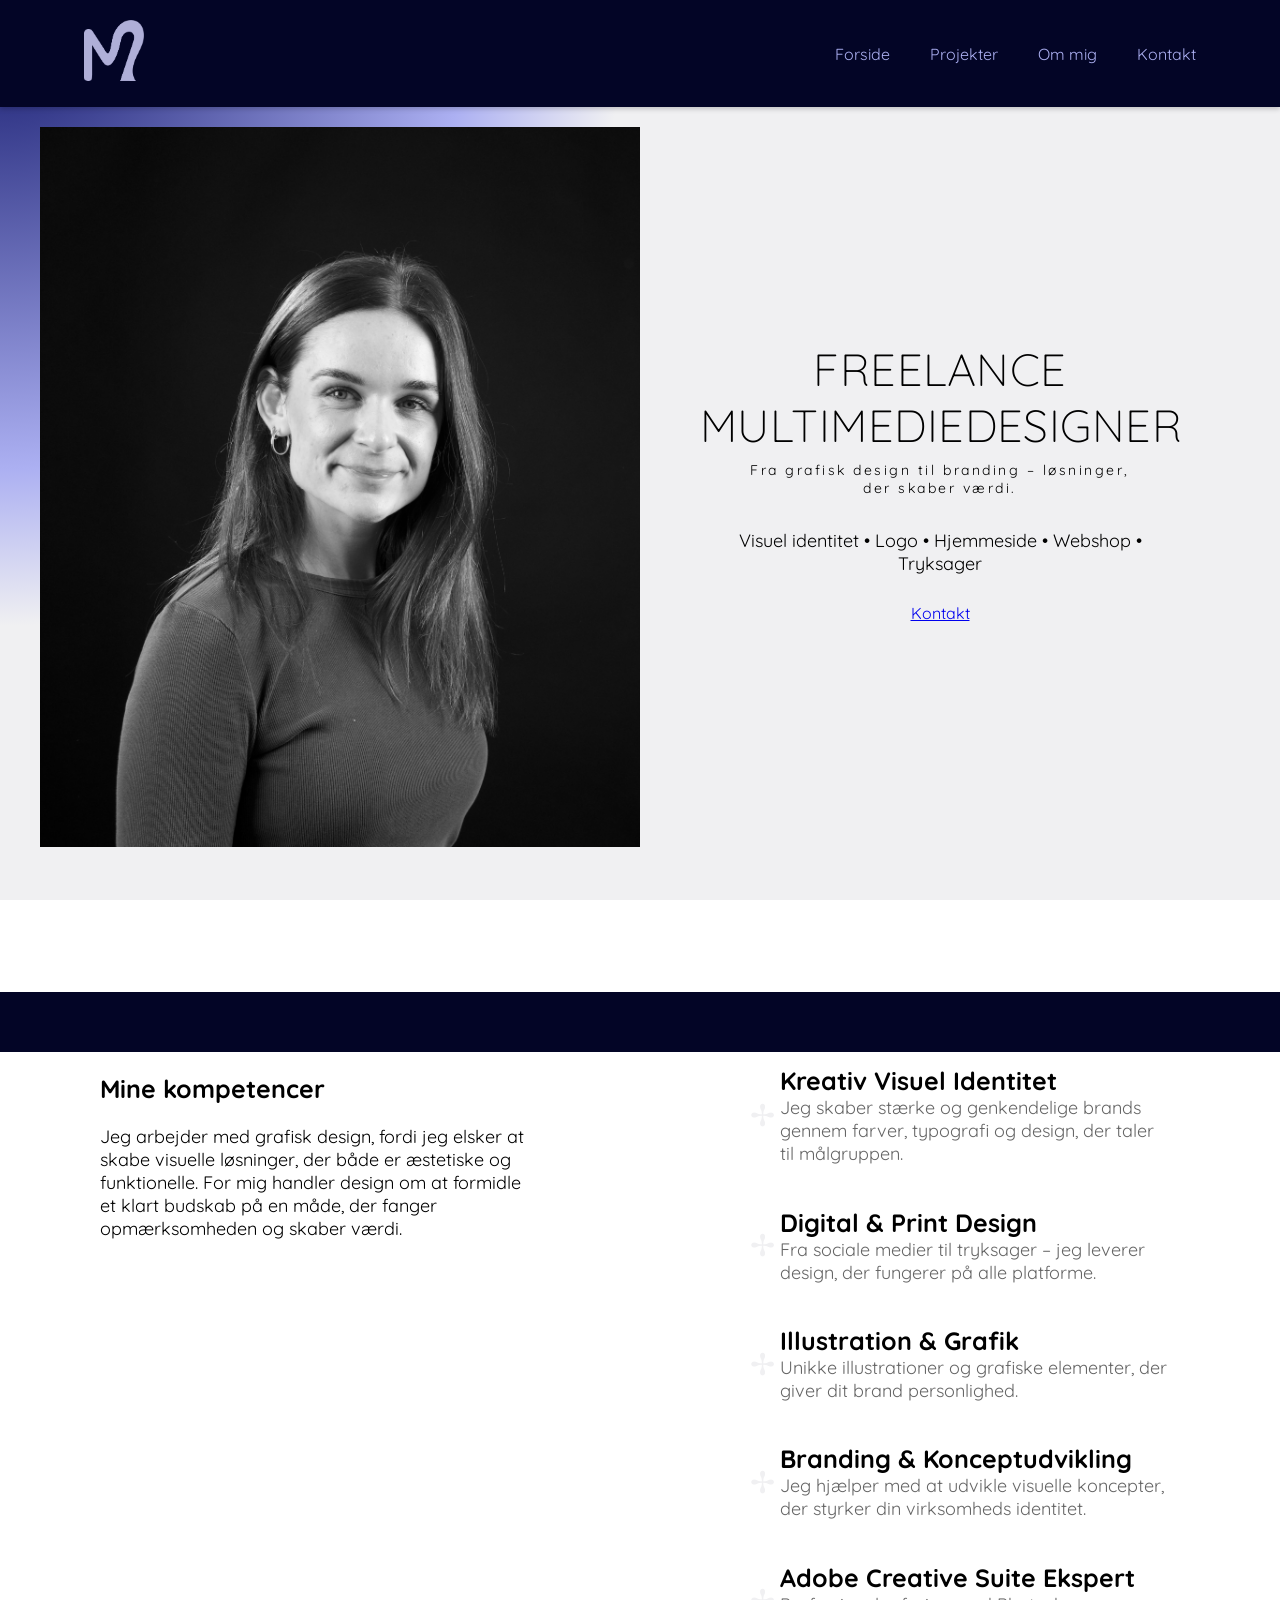
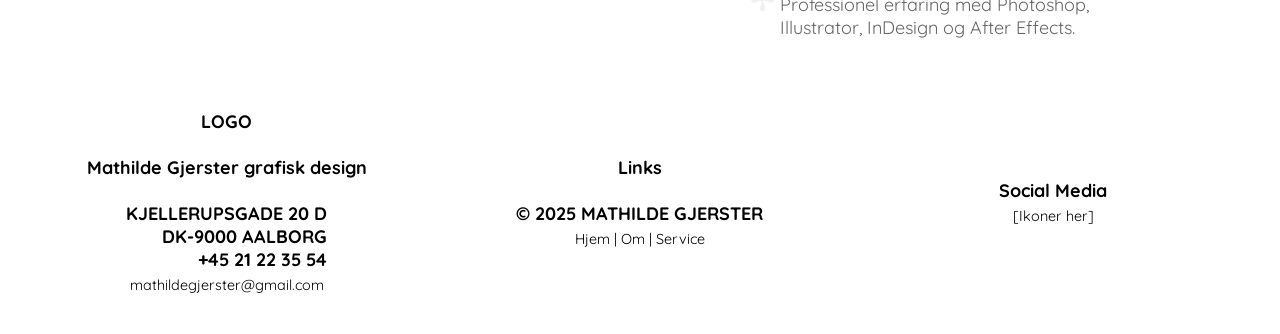
==== index.html @ 2716bab4 "Initial commit af website" ====
<!DOCTYPE html>
<html lang="da">
<head>
    <meta charset="UTF-8">
    <meta name="viewport" content="width=device-width, initial-scale=1.0">
    <title>Min Hjemmeside</title>
    <link rel="stylesheet" href="style.css">
<link rel="preconnect" href="https://fonts.googleapis.com">
<link rel="preconnect" href="https://fonts.gstatic.com" crossorigin>
<link href="https://fonts.googleapis.com/css2?family=Quicksand:wght@300..700&display=swap" rel="stylesheet">
</head>
<body class="side-hjem">

   

    <header class="site-header">
        <nav class="navbar">
            <a href="index.html" class="nav-link nav-logo"><img src="img/logo.png" alt="Logo"></a> <!-- Tilføjet en logo-pladsholder -->
            
            <!-- Burgermenu ikon (disse 3 spans udgør de 3 streger) -->
            <div class="hamburger">
                <span class="bar"></span>
                <span class="bar"></span>
                <span class="bar"></span>
            </div>

            <!-- Menu links -->
            <div class="nav-menu">
                <a href="index.html" class="nav-link">Forside</a>
                <a href="projekter.html" class="nav-link">Projekter</a>
                <a href="om-mig.html" class="nav-link">Om mig</a>
                <a href="kontakt.html" class="nav-link">Kontakt</a>
            </div>
        </nav>
    </header>


<section class="hero">
  <div class="hero-left">
    <img src="img/DSC00093-kopi.jpeg" alt="">
  </div>

  <div class="hero-right">
    <div class="content">
      <h1 class="brand">FREELANCE MULTIMEDIEDESIGNER</h1>
      <p class="subtitle">Fra grafisk design til branding – løsninger,<br> der skaber værdi.</p>
         <p>Visuel identitet  •  Logo  •  Hjemmeside  •   Webshop  •   Tryksager</p>

        <a href="kontakt.html" class="knap">
  Kontakt
</a>
    </div>
  </div>
</section>


<div class="scrolling-banner">
    <div class="scrolling-text">
        GRAFISK DESIGN  |  FORM & FUNKTION  |  INNOVATION  |  SYNLIGHED  |  WEB DESIGN
    </div>
</div>

<div class="solid-color-banner"></div>



<!--Dette er grid felt i venstre bund-->
<div class="grid-containerbund">
 <div class="grid-item3">
    <div class="flex-container">
        <div class="flex-item">
         <h2>Mine kompetencer</h2>
         <p>Jeg arbejder med grafisk design, fordi jeg elsker at skabe visuelle løsninger, der både er æstetiske og funktionelle. For mig handler design om at formidle et klart budskab på en måde, der fanger opmærksomheden og skaber værdi.</p>
     </div>
    </div>
   </div>

 <!--Dette er grid felt i højre bund-->
        <div class="grid-item4">
            <div class="flex-container">
                <div class="flex-item">
                    <ul class="features">
                    <li> <span class="icon">✢</span>
                        <div class="text-box"> 
                            <strong>Kreativ Visuel Identitet</strong><br>
                            <small>Jeg skaber stærke og genkendelige brands gennem farver, typografi og design, der taler til målgruppen.</small>
                        </div>
                    </li>
            

                    <li> <span class="icon">✢</span>
                        <div class="text-box">
                            <strong>Digital & Print Design</strong><br>
                            <small>Fra sociale medier til tryksager – jeg leverer design, der fungerer på alle platforme.</small>
                        </div>
                    </li>

                    <li> <span class="icon">✢</span>
                        <div class="text-box">
                            <strong>Illustration & Grafik</strong><br>
                            <small>Unikke illustrationer og grafiske elementer, der giver dit brand personlighed.</small>
                        </div>
                    </li>

                    <li> <span class="icon">✢</span>
                        <div class="text-box">
                            <strong>Branding & Konceptudvikling</strong><br>
                            <small>Jeg hjælper med at udvikle visuelle koncepter, der styrker din virksomheds identitet.</small>
                        </div>
                    </li>

                    <li> <span class="icon">✢</span>
                        <div class="text-box">
                            <strong>Adobe Creative Suite Ekspert</strong><br>
                            <small>Professionel erfaring med Photoshop, Illustrator, InDesign og After Effects.</small>
                        </div>
                    </li>
                    </ul>
                </div>
            </div>
        </div>
    </div>
<footer class="main-footer">
        <div class="footer-item">
            <p>LOGO</p>
            <p>Mathilde Gjerster grafisk design</p>
            <p>KJELLERUPSGADE 20 D <br>DK-9000 AALBORG <br>+45 21 22 35 54</p>
            <span>mathildegjerster@gmail.com</span>
        </div>
        <div class="footer-item">
            <p>Links</p>
            <p>© 2025 MATHILDE GJERSTER</p>
            <span>Hjem | Om | Service</span>
        </div>
        <div class="footer-item">
            <p>Social Media</p>
            <span>[Ikoner her]</span>
        </div>
    </footer>
    <script src="script.js"></script>
</body>
</html>
---- style.css ----
/* Generelle styles */
html {
    /* Sikrer, at <html> er baseret på hele viewportens højde */
    height: 100%; }


body {
    font-family: quicksand;
    margin: 0;
    padding: 0;
    min-height: 100vh;
    background-repeat: no-repeat;
    background-size: cover;
    background-attachment: fixed;  
}


.side-hjem {
  background-image: radial-gradient(
        circle at top left,
        #030526 0%,  /* Blå fra 0% til 20% */
        #1A1F73 2%,  /* Lilla fra 20% til 80% */
        #ACB0F2 30%,
        #F0F0F2 40%  /* Creme fra 80% til 100% */
        );
        
}


.side-projekter {
  background-color: #F0F0F2;
}

h1{
    font-size: 30px;
}

p{
    font-size: 16px;
}

h2{
    font-size: 20px;
}


.text-box strong {
  font-size: 20px; /* større font til strong */
  font-weight: bold; /* typisk default */
}

.text-box small {
  font-size: 16px; /* mindre font til small */
  color: #666;       /* valgfrit: gør den lidt lysere */
}

.site-header {
    background-color: rgb(3, 5, 38);
    color: rgb(172, 176, 242);
    box-shadow: 0 2px 5px rgba(0, 0, 0, 0.2);
    position: sticky; /* Gør headeren "klæbrig" */
    top: 0; /* Klæber til toppen af visningsporten */
    z-index: 1000; /* Sikrer den ligger over andet indhold */
}

.navbar {
    display: flex;
    justify-content: space-between; /* Fordeler logo og menu i hver sin side */
    align-items: center;
    padding: 10px 5%;
}

.nav-logo {
    font-size: 1.5rem;
    font-weight: bold;
}


.nav-logo img {
  width: 40px; /* Sætter bredden til f.eks. 150 pixels */
  height: auto; /* Bevarer billedets proportioner */
}



.nav-menu {
    position: fixed;
    left: -100%; /* Skjul menuen uden for skærmen */
    top: 60px; /* Under headeren */
    flex-direction: column; /* Stabler links lodret */
    background-color: rgb(3, 5, 38);
    width: 100%;
    text-align: center;
    transition: 0.3s;
    box-shadow: 0 10px 27px rgba(0, 0, 0, 0.05);
}

.nav-menu.active {
    left: 0; /* Flytter menuen ind i synsfeltet */
    background-color: transparent;
}

.nav-link {
    color: rgb(172, 176, 242);
    text-decoration: none;
    padding: 15px; /* Mere lodret luft for touch-skærme */
    margin: 10px 0; /* Mere lodret luft for touch-skærme */
    transition: background-color 0.3s ease;
}

.nav-link:hover, .nav-link.active {
    background-color: #181A40;
    border-radius: 5px;
}

/* Skjul burgermenu-ikonet som standard (desktop view) */
.hamburger {
    display: block; 
    cursor: pointer;
}

.bar {
    display: block;
    width: 25px;
    height: 3px;
    margin: 5px auto;
    -webkit-transition: all 0.3s ease-in-out;
    transition: all 0.3s ease-in-out;
    background-color: rgb(172, 176, 242);
}

.hamburger.active .bar:nth-child(2) {
    opacity: 0; /* Skjuler den midterste streg */
}

.hamburger.active .bar:nth-child(1) {
    transform: translateY(8px) rotate(45deg); /* Roterer den øverste streg */
}

.hamburger.active .bar:nth-child(3) {
    transform: translateY(-8px) rotate(-45deg); /* Roterer den nederste streg */
}

 /* ==================================== */
/* 1. MOBILE-FIRST BASE STYLES (Standard) */
/* ==================================== */

/* Hero layout - Mobil (Standard: Stak) */
.hero {
  display: flex;
  flex-direction: column; /* Stack elementer lodret */
  min-height: auto;       /* Højden er dynamisk på mobil */
  max-width: 100%;        /* Fyld hele skærmbredden */
  margin: 0 auto;
  border-radius: 0;       /* Fjern border-radius på fuld bredde */
  padding-top: 0;
}

/* Venstre: billede - Mobil */
.hero-left {
  flex: 1 1 100%;
  position: relative;
  background: #000;
  overflow: hidden;
  /* Fast højde for at sikre, at billedet er synligt på mobil */
  min-height: 250px; 
}

.hero-left img {
  width: 100%;
  height: 100%;
  object-fit: cover;
  object-position: center;
  display: block;
  filter: grayscale(100%);
}

/* Højre: lys panel med centreret indhold - Mobil */
.hero-right {
  flex: 1 1 100%;
  background: var(--bg-right);
  display: grid;
  place-items: center;
  background-color: #F0F0F2;
  /* Sørg for luft omkring indholdet på mobil */
  padding: 40px 20px; 
}

/* Indholdets bredde - Mobil */
.content {
  text-align: center;
  /* Tillad indholdet at fylde, men begræns max-bredden for læselighed */
  max-width: 400px; 
}

/* Brandtypografi - Mobil */
.brand {
  font-family: var(--brand-font);
  font-weight: 200;
  /* Mindre skriftstørrelse på mobil */
  font-size: 32px; 
  letter-spacing: 0.01em;
  margin: 0 0 8px;
}

.subtitle {
  /* Fast størrelse for læselighed på mobil */
  font-size: 14px; 
  letter-spacing: 0.18em;
  margin: 0 0 32px;
}

.knap {
  display: inline-block;
  padding: 10px 20px;
  }




/* Styling til Banner (Masken) */
.scrolling-banner {
    width: 100%; /* Sørg for at banneret dækker hele bredden */
    overflow: hidden; /* VIGTIGT: Skjuler den del af teksten, der er uden for banneret */
  
    padding: 10px 0;
    white-space: nowrap; /* Sikrer, at teksten forbliver på én linje */
    box-sizing: border-box;
}

/* Styling til Teksten (Selve animationen) */
.scrolling-text {
    display: inline-block;
    animation: scroll-left 40s linear infinite; /* Navn på animation, tid, hastighed, uendeligt */
    color: #ACB0F2;
    font-size: 50px;
    font-weight: thin;
    padding-left: 100%; /* Starter teksten helt ude til højre (uden for synsfelt) */
}

/* Definition af Animationen */
@keyframes scroll-left {
    0% {
        transform: translateX(0%); /* Startposition: 0% af sin bredde */
    }
    100% {
        transform: translateX(-100%); /* Slutposition: 100% af sin bredde til venstre */
    }
}

.solid-color-banner {
    /* 1. Sæt Bredde */
    width: 100%; 
    
    /* 2. Sæt Ensfarvet Baggrund (Vælg din farvekode, f.eks. en mørk grå) */
    background-color: #030526; 
    
    /* 3. Definer Højden (Brug padding for at give luft omkring teksten, det er fleksibelt) */
    padding: 30px 0; /* 20px vertikalt, 0 horisontalt */
    
    /* Valgfri: Style teksten inde i banneret */
    color: white;
    text-align: center;
    font-size: 1em;
}



/* Valgfri: Sørg for at teksten inde i <p> er centreret */
.solid-color-banner p {
    margin: 0; /* Nulstil standardmargin på p-tagget */
}

.grid-containerbund {
  display: grid;
  /* Skift til 1 kolonne som standard */
  grid-template-columns: 1fr; 
  height: auto; 
  width: 100%;
}


.features {
  list-style: none;
  padding: 0;
  margin: 0;
  display: grid;
  gap: 15px; /* afstand mellem punkterne */
  height: 600px;
}

.features li {
  display: grid;
  grid-template-columns: 30px 1fr; /* ikon + tekst */
  align-items: center;
  padding: 10px;
}

.features li:hover {
background: linear-gradient(70deg, #030526, #ACB0F2);  
color: #F0F0F2;
}


li strong {
  font-size: 20px;
}

li small {
  font-size: 18px;
}



.icon {
  font-size: 30px;
  color: #F0F0F2;;
}

.icon:hover {
  font-size: 30px;
  color: #181A40 /* accentfarve */
}


/* 2. INTRO SEKTION */
.main-text {
    margin-bottom: 20px;
    padding-top: 40px;
    padding-left: 50px;
}


/* 3. PORTFOLIO CASES (MOBIL-VERSION: STAKKET) */
.portfolio-case {
    padding-left: 80px;
    padding-right: 80px;
    
}

.case-number {
    font-size: 55px;
    font-weight: 700;
    color: #030526;
    margin-bottom: 10px;
}

.case-title {
    font-size: 35px;
    font-weight: 500;
    margin-bottom: 5px;
}

.case-subtitle {
    font-size: 16px;
    font-weight: 500;
    color: #000000;
    margin-bottom: 5px;
    margin-top: 5px;
}

.brød-tekst {
    font-size: 16px;
    font-weight: 100;
}


.case-img {
    width: 100%; /* Billeder fylder hele bredden på mobil */
    height: 350px;
    object-fit: cover;
    object-position: center; 
    display: block;
    margin-bottom: 15px; /* Lidt afstand til næste billede/element */
}

.main-footer {
  background-color: var(--footer-bg);
  color: var(--footer-text);
  padding: 20px 10px;
  display: flex;
  /* Standard på mobil: stablet oven på hinanden */
  flex-direction: column; 
  gap: 20px; /* Afstand mellem de stablede elementer */
}

.footer-item {
  /* Hvert element er en flex-container for at centrere indholdet */
  display: flex;
  flex-direction: column;
  justify-content: center; /* Lodret centrering */
  align-items: center;     /* Vandret centrering */
  text-align: right;
  padding: 10px 0;
}

.footer-item p {
  font-weight: bold;
  margin-bottom: 5px;
}
.footer-item span {
    font-size: 0.9em;
}



/* Media Query for mobil størrelser (under 768px) */
@media screen and (min-width: 769px) {

    .hamburger {
        display: none; /* Skjul hamburger-ikonet på desktop */
    }

    .nav-menu {
        /* Nulstil mobil-specifikke styles */
        position: static;
        left: auto;
        top: auto;
        /* Genskab desktop-layout */
        display: flex; 
        flex-direction: row; 
        width: auto;
        background-color: transparent; /* Ingen baggrundsfarve */
        box-shadow: none;
        transition: none; /* Deaktiver mobil-overgangen */
    }

    .nav-menu.active {
        left: auto; 
    }

    .nav-link {
        padding: 10px 15px;
        margin: 0 5px;
    }

    .hamburger.active .bar:nth-child(2) {
        opacity: 1; /* Nulstil, selvom den er skjult, for at være sikker */
    }

    .hamburger.active .bar:nth-child(1) {
        transform: none;
    }

    .hamburger.active .bar:nth-child(3) {
        transform: none;
    }
    
    .grid-containertop {
       grid-template-columns: 1fr 1fr;
    }

    .grid-containerbund {
       grid-template-columns: 1fr 1fr;
    }

    .flex-item{
        /* Justeringer kun for desktop */
        padding-inline: 100px; 
    }
    
    h1{
    font-size: 55px;
    }

    p{
    font-size: 18px;
    }   

    h2{
    font-size: 25px;
    }

  
.text-box strong {
    font-size: 25px;
  }
  .text-box small {
    font-size: 18px;
  }

  .scrolling-text{
    font-size: 100px;
  }
.nav-logo img {
  width: 60px; /* Sætter bredden til f.eks. 150 pixels */
  height: auto; /* Bevarer billedets proportioner */
}



  /* Anvend Flexbox for at opnå 2-kolonne layout for hver case */
    .portfolio-case {
        display: flex;
        gap: 100px; /* Afstand mellem kolonnerne */
        margin: 80px;

    }
    
    .case-text {
    align-content: center; 
    flex-direction: column;
    }

.case-img {
    width: 550px;
    height: 500px;
    transition: opacity 0.7s ease-out, transform 0.7s ease-out;
}

.case-img.hidden {
opacity: 0;
transform: translateY(50px); /* Flytter billedet 50 pixels ned */ 
}


.case-img.visible {
 opacity: 1; /* Synligt */
transform: translateY(0); /* Tilbage til normal position */
  
}
.case-number {
    font-size: 100px;
    padding-bottom: 20px; 
}

.case-title {
    font-size: 40px;
}

.case-subtitle {
    font-size: 18px;

   
}
.brød-tekst {
    font-size: 18px;
}

.image-wrap {
  height: 600px;    
}

  /* Hero layout - Desktop */
  .hero {
    flex-direction: row; /* Skift tilbage til vandret layout */
    min-height: 80vh;    /* Gendan den høje højde */
    max-width: 1200px;   /* Gendan den maksimale bredde */
    border-radius: 8px;
    padding-top: 20px;
  }

  /* Venstre: billede - Desktop */
  .hero-left {
    flex: 1 1 50%; /* 50% bredde */
    min-height: auto; /* Fjern fast højde */
  }

  /* Højre: lys panel - Desktop */
  .hero-right {
    flex: 1 1 50%; /* 50% bredde */
    padding: 0;    /* Fjern mobil-padding, place-items center styrer det */
  }
  
  /* Indholdets bredde - Desktop */
  .content {
    max-width: 480px; /* Gendan desktop max-bredde */
  }
  
  /* Brandtypografi - Desktop */
  .brand {
    font-size: 45px; /* Gendan desktop skriftstørrelse */
  }
  
  /* Subtitle - Desktop (brug clamp for fleksibilitet på større skærme) */
  .subtitle {
    font-size: clamp(12px, 1.6vw, 14px);
  }

    
   .main-footer {
    /* Skift til vandret layout */
    flex-direction: row; 
    /* Fordel elementerne jævnt over bredden */
    justify-content: space-around; 
    align-items: stretch; /* Sørg for at elementerne fylder højden */
    padding: 30px 20px;
    gap: 0; /* Fjern gap, da flex items styrer bredden */
  }

  .footer-item {
    /* Hvert element tager en tredjedel af pladsen */
    flex: 1 1 33.33%; 
    /* Genbrug centreringsreglerne */
    justify-content: center; 
    align-items: center;     
  }



}
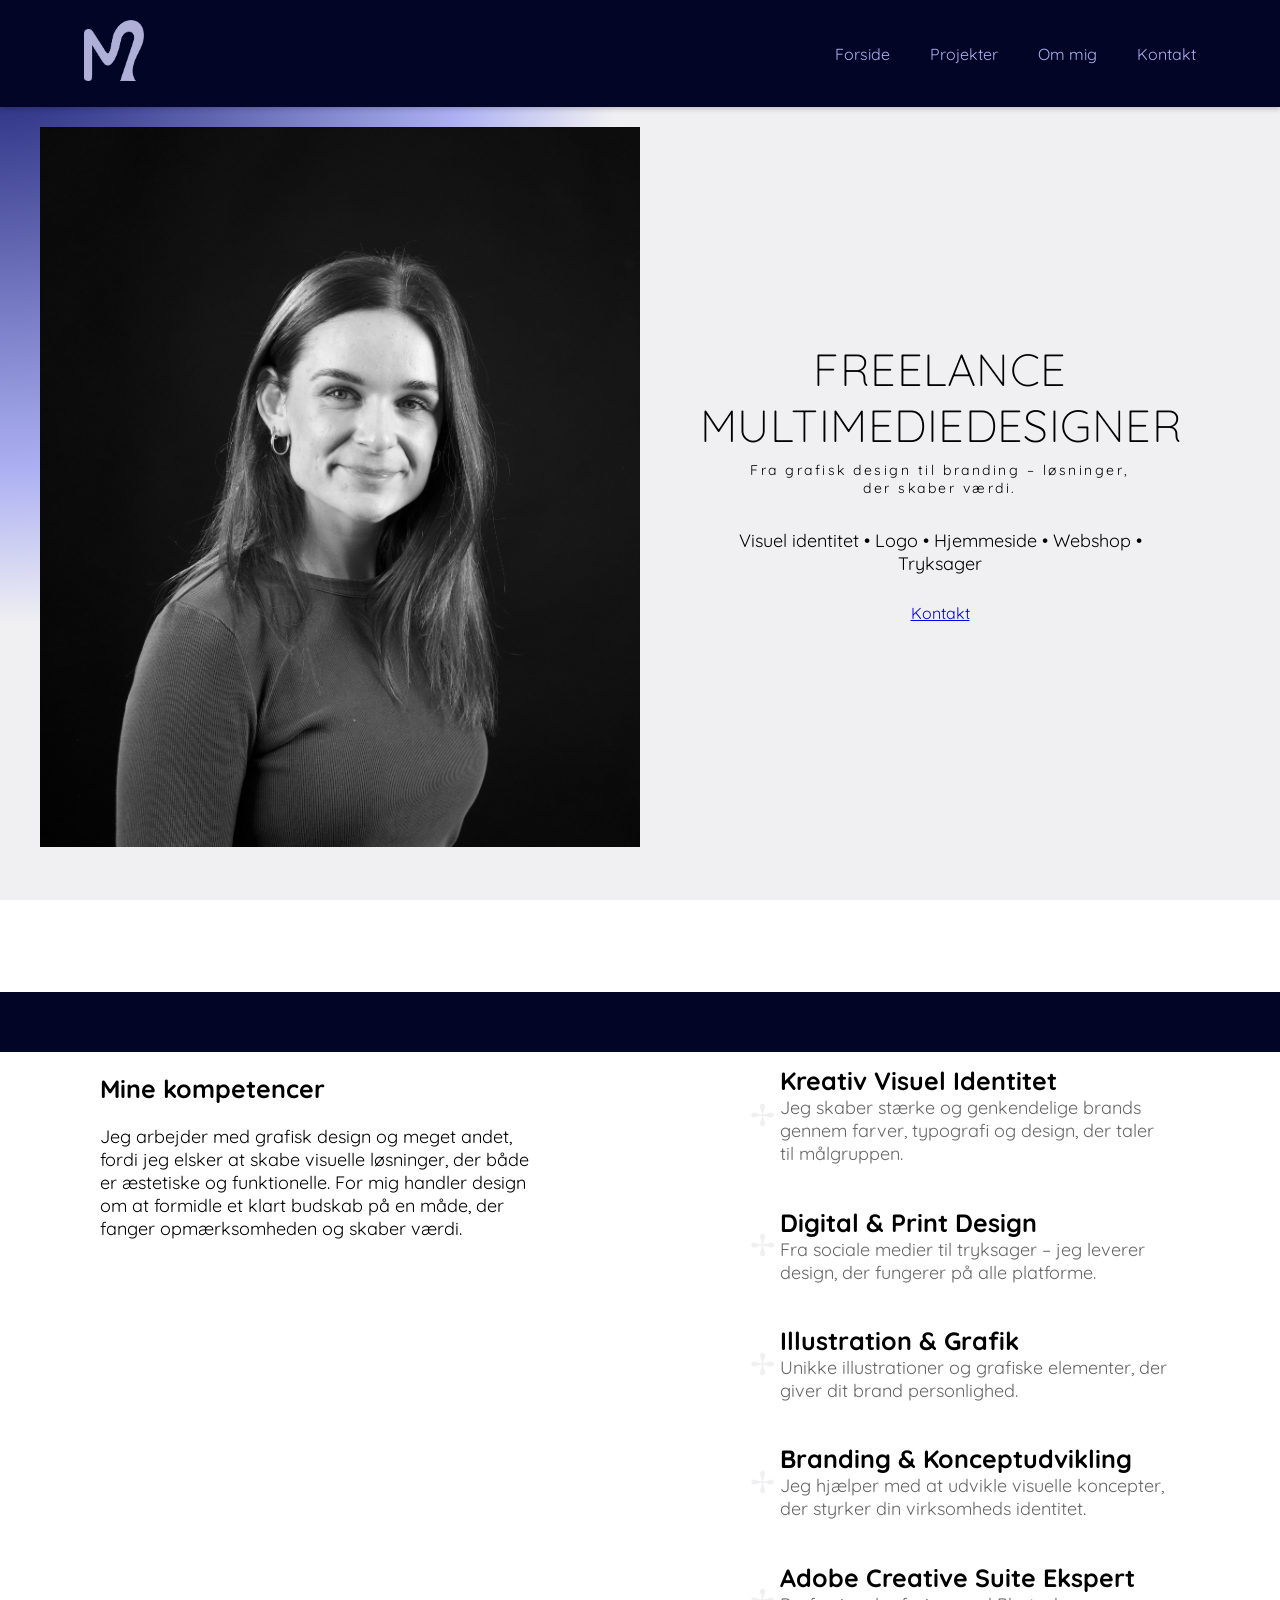
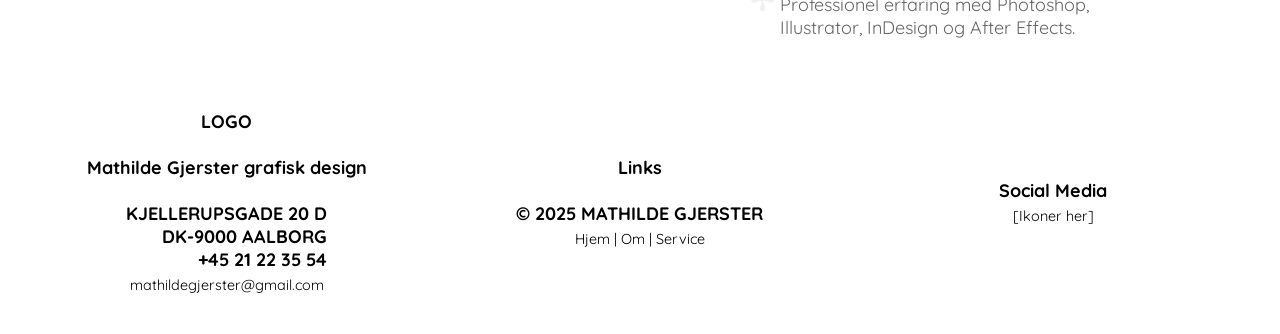
==== commit 39248bff: "Update index.html Tekst ændring" ====
--- a/index.html
+++ b/index.html
@@ -70,7 +70,7 @@
     <div class="flex-container">
         <div class="flex-item">
          <h2>Mine kompetencer</h2>
-         <p>Jeg arbejder med grafisk design, fordi jeg elsker at skabe visuelle løsninger, der både er æstetiske og funktionelle. For mig handler design om at formidle et klart budskab på en måde, der fanger opmærksomheden og skaber værdi.</p>
+         <p>Jeg arbejder med grafisk design og meget andet, fordi jeg elsker at skabe visuelle løsninger, der både er æstetiske og funktionelle. For mig handler design om at formidle et klart budskab på en måde, der fanger opmærksomheden og skaber værdi.</p>
      </div>
     </div>
    </div>
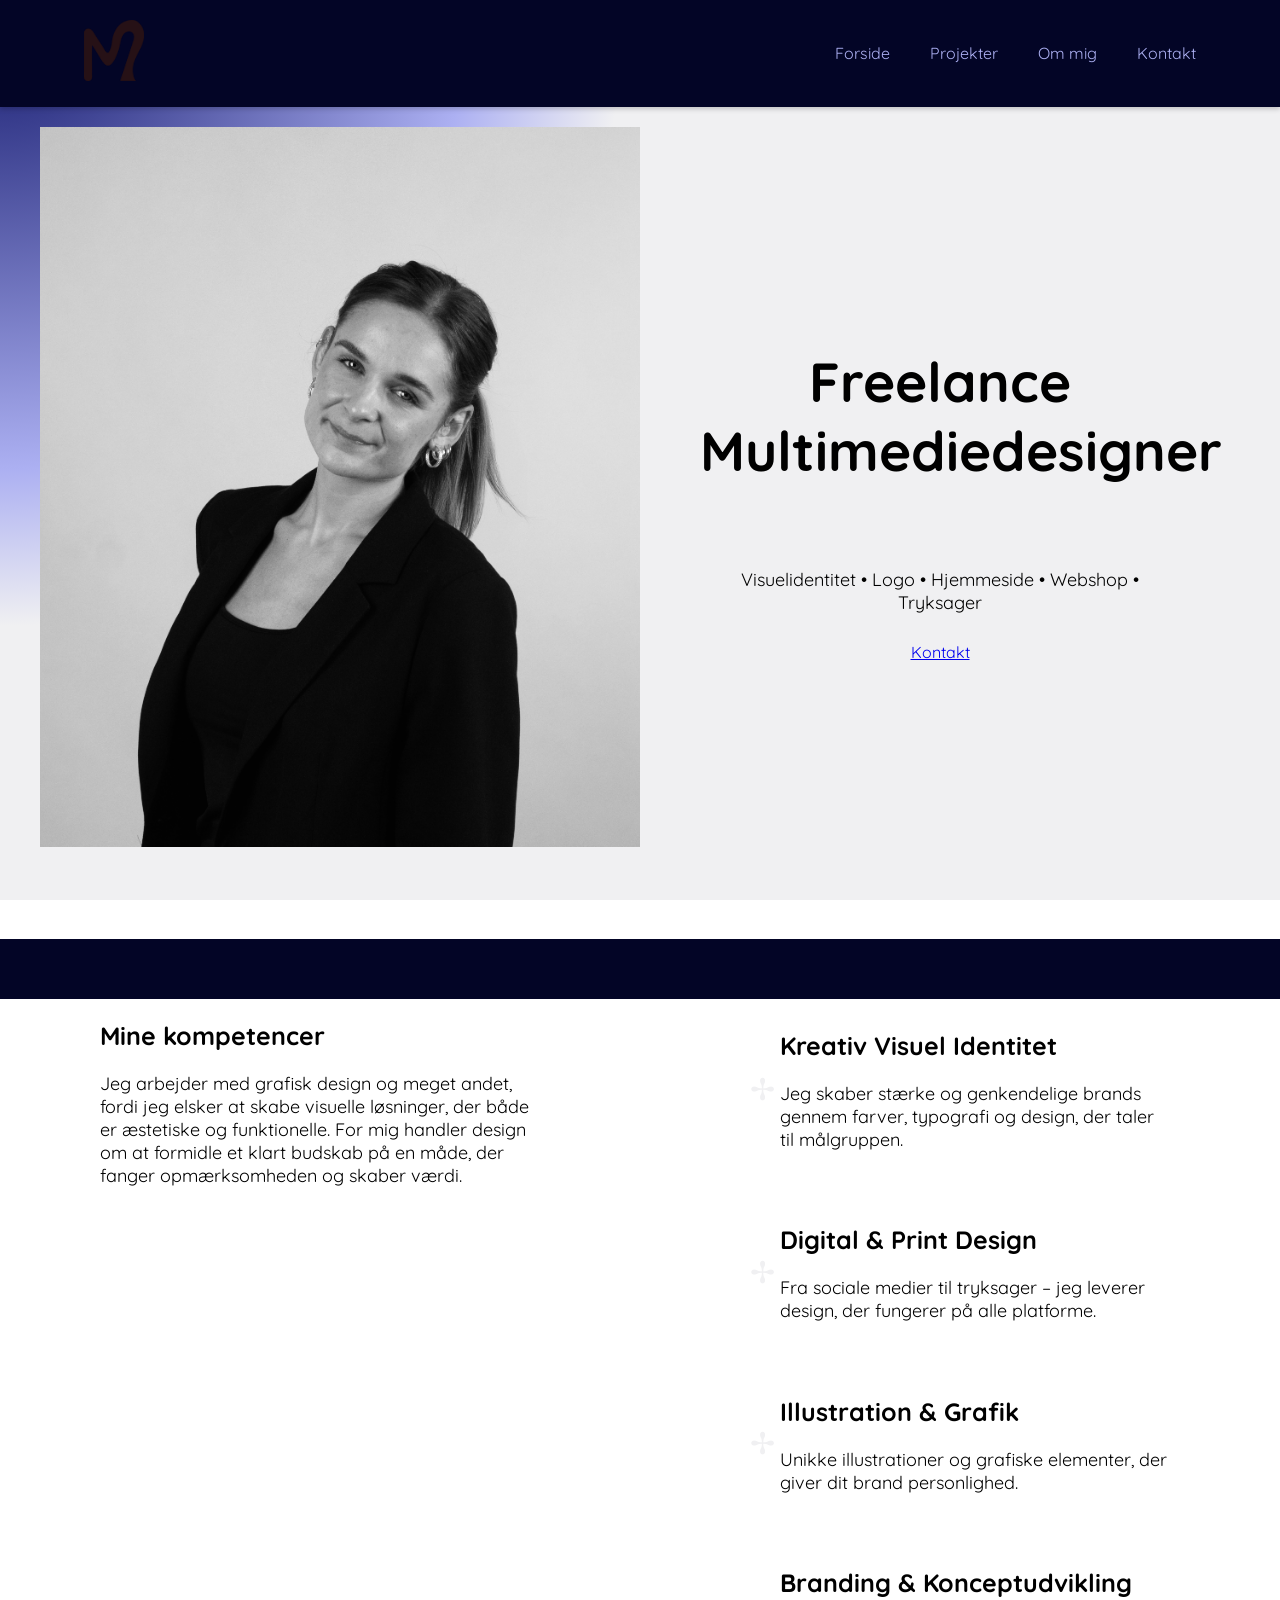
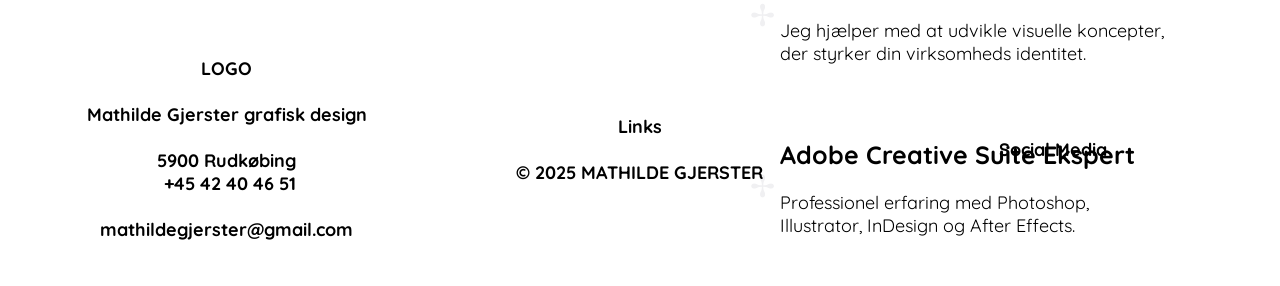
==== commit 68363754: "Ændring forside Ændring af font + oprydning" ====
--- a/index.html
+++ b/index.html
@@ -3,19 +3,18 @@
 <head>
     <meta charset="UTF-8">
     <meta name="viewport" content="width=device-width, initial-scale=1.0">
-    <title>Min Hjemmeside</title>
+    <title>Portfolio Mathilde Gjerster</title>
     <link rel="stylesheet" href="style.css">
 <link rel="preconnect" href="https://fonts.googleapis.com">
 <link rel="preconnect" href="https://fonts.gstatic.com" crossorigin>
-<link href="https://fonts.googleapis.com/css2?family=Quicksand:wght@300..700&display=swap" rel="stylesheet">
-</head>
+<link href="https://fonts.googleapis.com/css2?family=Quicksand:wght@300..700&family=Roboto:ital,wght@0,100..900;1,100..900&display=swap" rel="stylesheet">
 <body class="side-hjem">
 
    
 
     <header class="site-header">
         <nav class="navbar">
-            <a href="index.html" class="nav-link nav-logo"><img src="img/logo.png" alt="Logo"></a> <!-- Tilføjet en logo-pladsholder -->
+            <a href="index.html" class="nav-link nav-logo"><img src="img/Logo.webp" alt="Logo"></a> <!-- Tilføjet en logo-pladsholder -->
             
             <!-- Burgermenu ikon (disse 3 spans udgør de 3 streger) -->
             <div class="hamburger">
@@ -34,29 +33,26 @@
         </nav>
     </header>
 
-
 <section class="hero">
   <div class="hero-left">
-    <img src="img/DSC00093-kopi.jpeg" alt="">
+    <img src="img/mg1.webp" alt="">
   </div>
-
   <div class="hero-right">
     <div class="content">
-      <h1 class="brand">FREELANCE MULTIMEDIEDESIGNER</h1>
-      <p class="subtitle">Fra grafisk design til branding – løsninger,<br> der skaber værdi.</p>
-         <p>Visuel identitet  •  Logo  •  Hjemmeside  •   Webshop  •   Tryksager</p>
-
-        <a href="kontakt.html" class="knap">
-  Kontakt
-</a>
+      <h1>Freelance Multimediedesigner</h1>
+      <br>
+      <p>Visuelidentitet   •   Logo   •   Hjemmeside   •    Webshop   •    Tryksager</p>
+      <a class="knap" href="kontakt.html">Kontakt</a>
     </div>
   </div>
 </section>
 
 
+
+
 <div class="scrolling-banner">
     <div class="scrolling-text">
-        GRAFISK DESIGN  |  FORM & FUNKTION  |  INNOVATION  |  SYNLIGHED  |  WEB DESIGN
+        <h2>GRAFISK DESIGN  |  FORM & FUNKTION  |  INNOVATION  |  SYNLIGHED  |  WEB DESIGN</h2>
     </div>
 </div>
 
@@ -80,39 +76,40 @@
             <div class="flex-container">
                 <div class="flex-item">
                     <ul class="features">
+
                     <li> <span class="icon">✢</span>
                         <div class="text-box"> 
-                            <strong>Kreativ Visuel Identitet</strong><br>
-                            <small>Jeg skaber stærke og genkendelige brands gennem farver, typografi og design, der taler til målgruppen.</small>
+                            <h2>Kreativ Visuel Identitet</h2>
+                            <p>Jeg skaber stærke og genkendelige brands gennem farver, typografi og design, der taler til målgruppen.</p>
                         </div>
                     </li>
             
 
                     <li> <span class="icon">✢</span>
                         <div class="text-box">
-                            <strong>Digital & Print Design</strong><br>
-                            <small>Fra sociale medier til tryksager – jeg leverer design, der fungerer på alle platforme.</small>
+                            <h2>Digital & Print Design</h2>
+                            <p>Fra sociale medier til tryksager – jeg leverer design, der fungerer på alle platforme.</p>
                         </div>
                     </li>
 
                     <li> <span class="icon">✢</span>
                         <div class="text-box">
-                            <strong>Illustration & Grafik</strong><br>
-                            <small>Unikke illustrationer og grafiske elementer, der giver dit brand personlighed.</small>
+                            <h2>Illustration & Grafik</h2>
+                            <p>Unikke illustrationer og grafiske elementer, der giver dit brand personlighed.</p>
                         </div>
                     </li>
 
                     <li> <span class="icon">✢</span>
                         <div class="text-box">
-                            <strong>Branding & Konceptudvikling</strong><br>
-                            <small>Jeg hjælper med at udvikle visuelle koncepter, der styrker din virksomheds identitet.</small>
+                            <h2>Branding & Konceptudvikling</h2>
+                            <p>Jeg hjælper med at udvikle visuelle koncepter, der styrker din virksomheds identitet.</p>
                         </div>
                     </li>
 
                     <li> <span class="icon">✢</span>
                         <div class="text-box">
-                            <strong>Adobe Creative Suite Ekspert</strong><br>
-                            <small>Professionel erfaring med Photoshop, Illustrator, InDesign og After Effects.</small>
+                            <h2>Adobe Creative Suite Ekspert</h2>
+                            <p>Professionel erfaring med Photoshop, Illustrator, InDesign og After Effects.</p>
                         </div>
                     </li>
                     </ul>
@@ -120,23 +117,30 @@
             </div>
         </div>
     </div>
+
 <footer class="main-footer">
         <div class="footer-item">
             <p>LOGO</p>
             <p>Mathilde Gjerster grafisk design</p>
-            <p>KJELLERUPSGADE 20 D <br>DK-9000 AALBORG <br>+45 21 22 35 54</p>
-            <span>mathildegjerster@gmail.com</span>
+            <p>5900 Rudkøbing <br>+45 42 40 46 51</p>
+            <p>mathildegjerster@gmail.com</p>
         </div>
         <div class="footer-item">
             <p>Links</p>
             <p>© 2025 MATHILDE GJERSTER</p>
-            <span>Hjem | Om | Service</span>
+    
         </div>
         <div class="footer-item">
             <p>Social Media</p>
-            <span>[Ikoner her]</span>
         </div>
     </footer>
     <script src="script.js"></script>
+
+
+
+
+
+
+
 </body>
 </html>
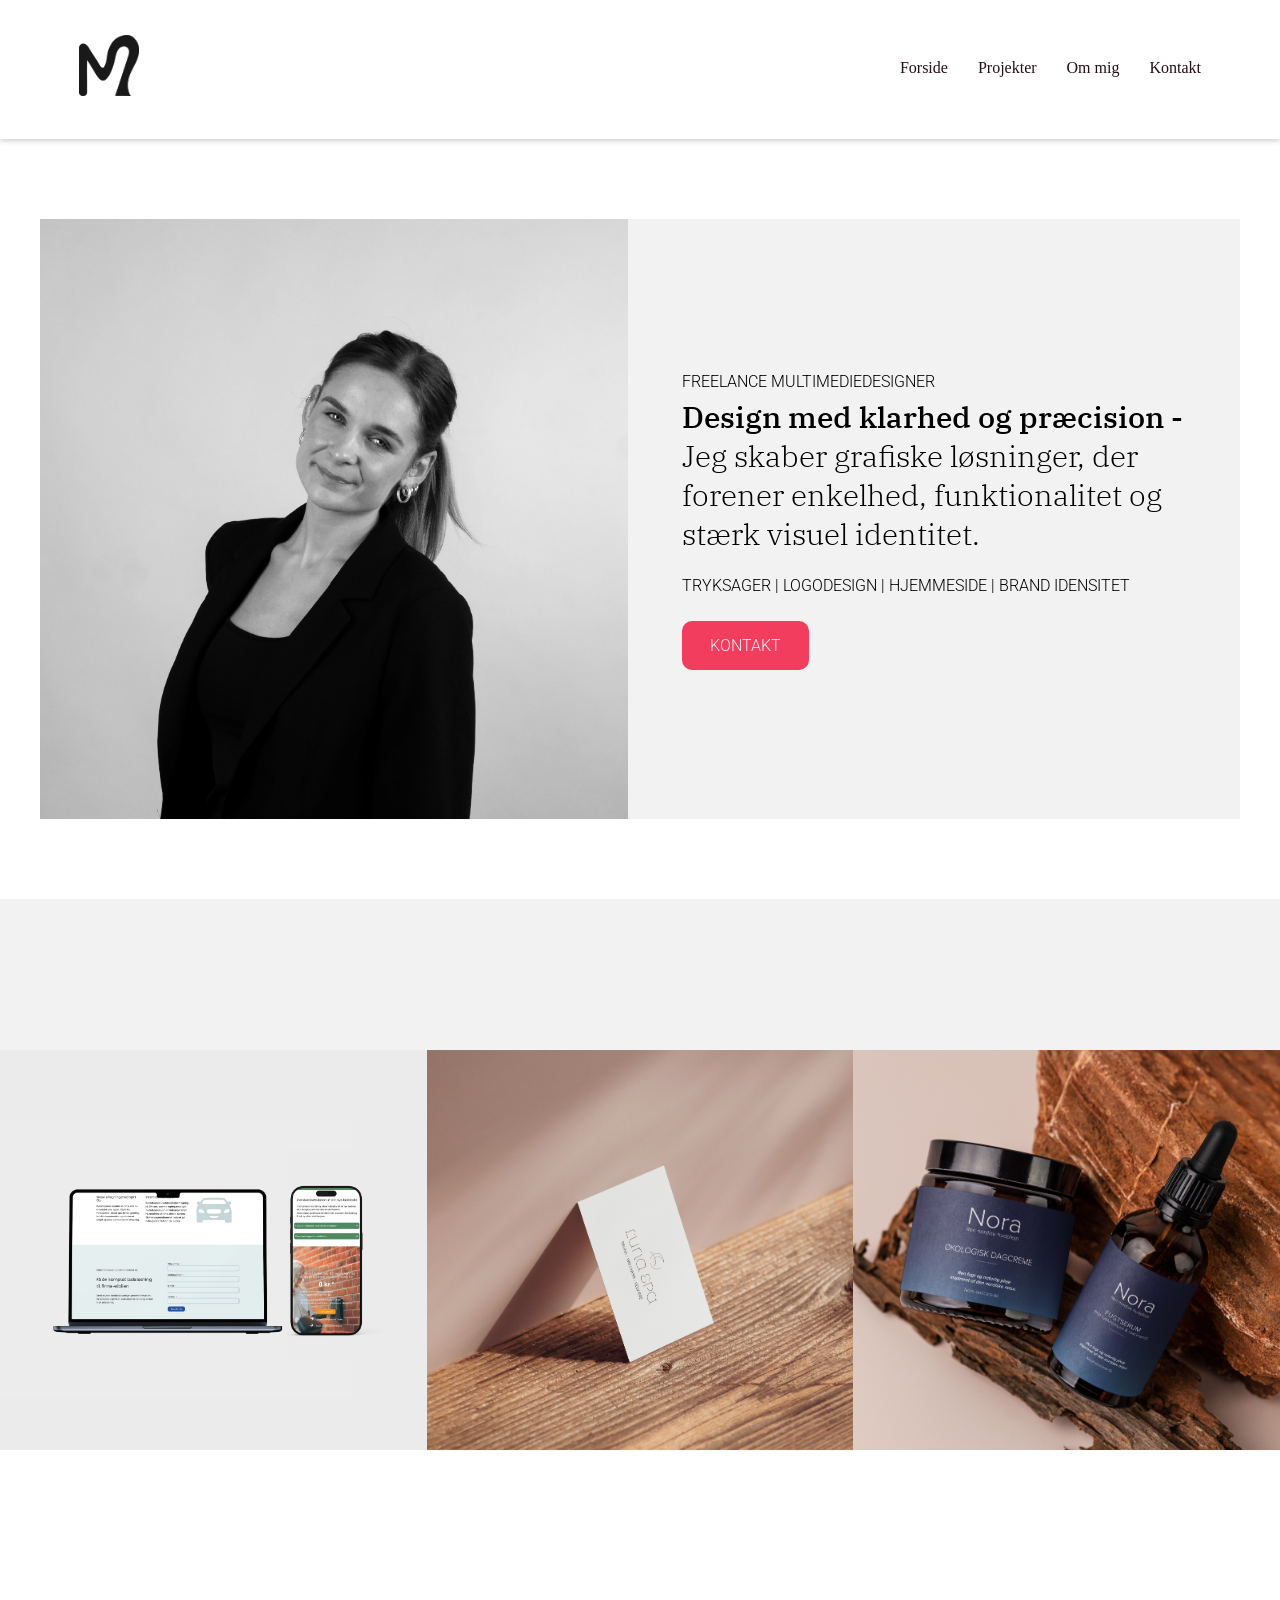
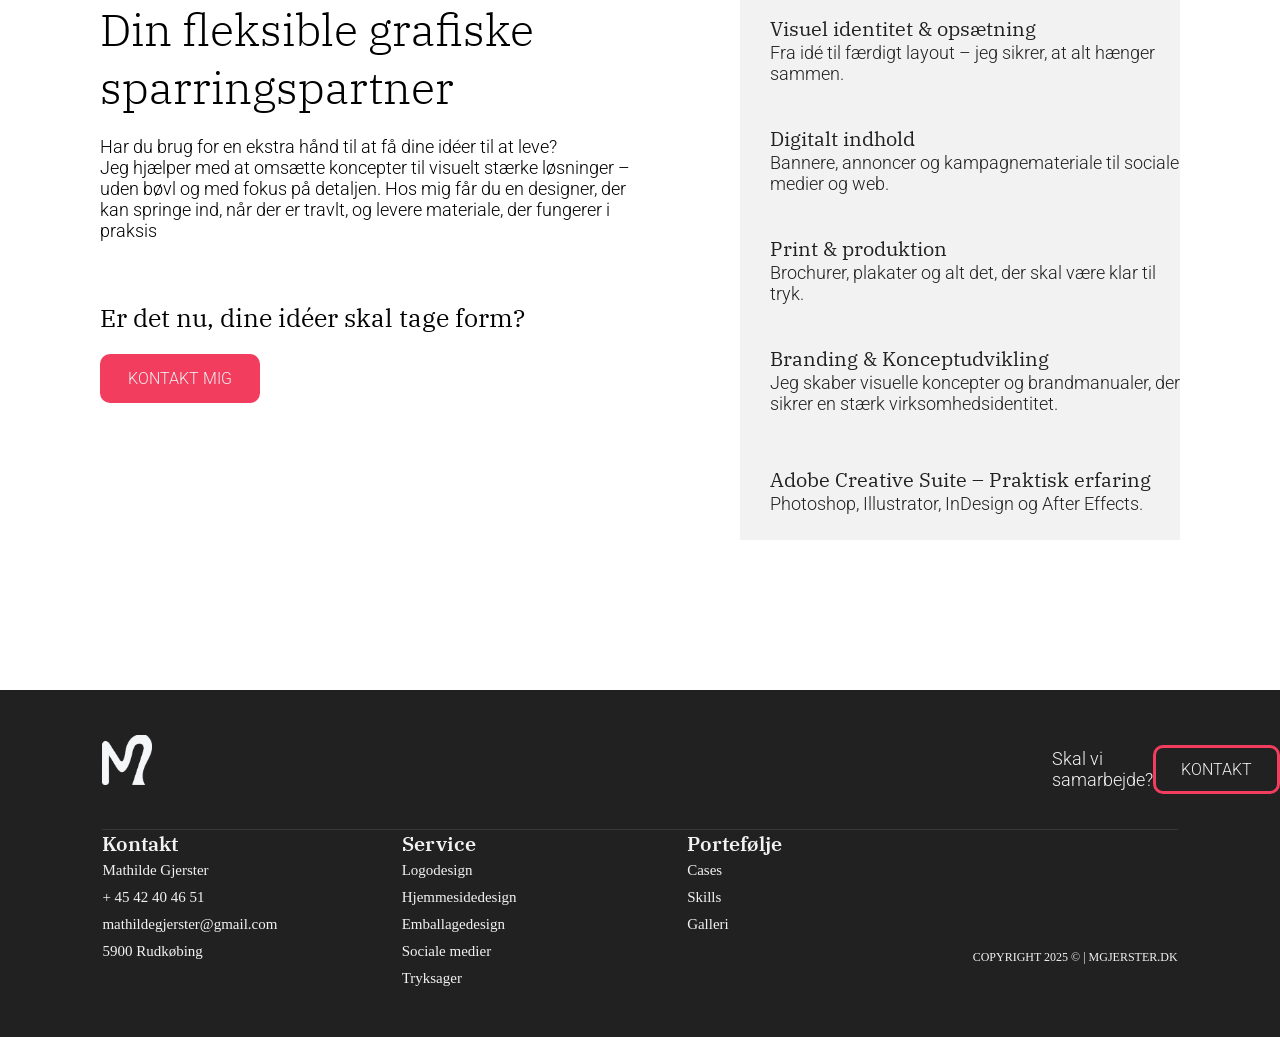
==== commit 816875e0: "Opdaterede version" ====
--- a/index.html
+++ b/index.html
@@ -7,23 +7,19 @@
     <link rel="stylesheet" href="style.css">
 <link rel="preconnect" href="https://fonts.googleapis.com">
 <link rel="preconnect" href="https://fonts.gstatic.com" crossorigin>
-<link href="https://fonts.googleapis.com/css2?family=Quicksand:wght@300..700&family=Roboto:ital,wght@0,100..900;1,100..900&display=swap" rel="stylesheet">
+<link href="https://fonts.googleapis.com/css2?family=IBM+Plex+Serif:ital,wght@0,100;0,200;0,300;0,400;0,500;0,600;0,700;1,100;1,200;1,300;1,400;1,500;1,600;1,700&family=Roboto:ital,wght@0,100..900;1,100..900&display=swap" rel="stylesheet">
 <body class="side-hjem">
 
    
 
     <header class="site-header">
         <nav class="navbar">
-            <a href="index.html" class="nav-link nav-logo"><img src="img/Logo.webp" alt="Logo"></a> <!-- Tilføjet en logo-pladsholder -->
-            
-            <!-- Burgermenu ikon (disse 3 spans udgør de 3 streger) -->
-            <div class="hamburger">
+            <a href="index.html" class="nav-link nav-logo"><img src="img/logo-sort.webp" alt="Mathilde Gjerster Logo"></a> <div class="hamburger">
                 <span class="bar"></span>
                 <span class="bar"></span>
                 <span class="bar"></span>
             </div>
 
-            <!-- Menu links -->
             <div class="nav-menu">
                 <a href="index.html" class="nav-link">Forside</a>
                 <a href="projekter.html" class="nav-link">Projekter</a>
@@ -33,19 +29,26 @@
         </nav>
     </header>
 
-<section class="hero">
-  <div class="hero-left">
-    <img src="img/mg1.webp" alt="">
-  </div>
-  <div class="hero-right">
-    <div class="content">
-      <h1>Freelance Multimediedesigner</h1>
+
+
+
+<section class="forside-top">
+  <div class="top-left">
+</div>
+
+  <div class="top-right">
+    <div class="forside-om-mig">
+        <p>FREELANCE MULTIMEDIEDESIGNER</p>
+        <h2>Design med klarhed og præcision - </h2>
+        <h1>Jeg skaber grafiske løsninger, der forener enkelhed, funktionalitet og stærk visuel identitet.</h1>
       <br>
-      <p>Visuelidentitet   •   Logo   •   Hjemmeside   •    Webshop   •    Tryksager</p>
-      <a class="knap" href="kontakt.html">Kontakt</a>
+      <p>TRYKSAGER   |    LOGODESIGN   |   HJEMMESIDE   |   BRAND&nbsp;IDENSITET</p>
+      <a class="knap" href="kontakt.html">KONTAKT</a>
     </div>
   </div>
 </section>
+
+
 
 
 
@@ -56,60 +59,82 @@
     </div>
 </div>
 
-<div class="solid-color-banner"></div>
 
 
+<section class="container">
+    
+    <div class="boks boks-1">
+    <div class="boks-overlay">
+        <h2>Ø/strøm</h2>
+        <p class="tekst">Website design</p>
+    </div>
+</div>
 
-<!--Dette er grid felt i venstre bund-->
+<div class="boks boks-2">
+    <div class="boks-overlay">
+        <h2>Luna Spa</h2>
+        <p class="tekst">Logo & Visuel idensitet</p>
+    </div>
+</div>
+
+<div class="boks boks-3">
+    <div class="boks-overlay">
+        <h2>Nora Danish Skincare</h2>
+        <p class="tekst">Logo, Visuel idensitet & Emballagedesign</p>
+    </div>
+</div>
+</section>
 <div class="grid-containerbund">
  <div class="grid-item3">
     <div class="flex-container">
         <div class="flex-item">
-         <h2>Mine kompetencer</h2>
-         <p>Jeg arbejder med grafisk design og meget andet, fordi jeg elsker at skabe visuelle løsninger, der både er æstetiske og funktionelle. For mig handler design om at formidle et klart budskab på en måde, der fanger opmærksomheden og skaber værdi.</p>
+         <h1>Din fleksible grafiske sparringspartner</h1>
+         <p>Har du brug for en ekstra hånd til at få dine idéer til at leve? <br>
+            Jeg hjælper med at omsætte koncepter til visuelt stærke løsninger – uden bøvl og med fokus på detaljen. Hos mig får du en designer, der kan springe ind, når der er travlt, og levere materiale, der fungerer i praksis</p>
+            <h2>Er det nu, dine idéer skal tage form?</h2>
+        <a class="knap knap2" href="kontakt.html">KONTAKT MIG</a>
      </div>
     </div>
    </div>
 
- <!--Dette er grid felt i højre bund-->
-        <div class="grid-item4">
+ <div class="grid-item4">
             <div class="flex-container">
                 <div class="flex-item">
                     <ul class="features">
 
-                    <li> <span class="icon">✢</span>
+                    <li> <span class="icon"></span>
                         <div class="text-box"> 
-                            <h2>Kreativ Visuel Identitet</h2>
-                            <p>Jeg skaber stærke og genkendelige brands gennem farver, typografi og design, der taler til målgruppen.</p>
+                            <h3>Visuel identitet & opsætning </h3>
+                            <p> Fra idé til færdigt layout – jeg sikrer, at alt hænger sammen.</p>
                         </div>
                     </li>
             
 
-                    <li> <span class="icon">✢</span>
+                    <li> <span class="icon"></span>
                         <div class="text-box">
-                            <h2>Digital & Print Design</h2>
-                            <p>Fra sociale medier til tryksager – jeg leverer design, der fungerer på alle platforme.</p>
+                            <h3>Digitalt indhold</h3>
+                            <p>Bannere, annoncer og kampagnemateriale til sociale medier og web.</p>
                         </div>
                     </li>
 
-                    <li> <span class="icon">✢</span>
+                    <li> <span class="icon"></span>
                         <div class="text-box">
-                            <h2>Illustration & Grafik</h2>
-                            <p>Unikke illustrationer og grafiske elementer, der giver dit brand personlighed.</p>
+                            <h3>Print & produktion</h3>
+                            <p>Brochurer, plakater og alt det, der skal være klar til tryk.</p>
                         </div>
                     </li>
 
-                    <li> <span class="icon">✢</span>
+                    <li> <span class="icon"></span>
                         <div class="text-box">
-                            <h2>Branding & Konceptudvikling</h2>
-                            <p>Jeg hjælper med at udvikle visuelle koncepter, der styrker din virksomheds identitet.</p>
+                            <h3>Branding & Konceptudvikling</h3>
+                            <p>Jeg skaber visuelle koncepter og brandmanualer, der sikrer en stærk virksomhedsidentitet.</p>
                         </div>
                     </li>
 
-                    <li> <span class="icon">✢</span>
+                    <li> <span class="icon"></span>
                         <div class="text-box">
-                            <h2>Adobe Creative Suite Ekspert</h2>
-                            <p>Professionel erfaring med Photoshop, Illustrator, InDesign og After Effects.</p>
+                            <h3>Adobe Creative Suite – Praktisk erfaring</h3>
+                            <p>Photoshop, Illustrator, InDesign og After Effects.</p>
                         </div>
                     </li>
                     </ul>
@@ -118,29 +143,52 @@
         </div>
     </div>
 
-<footer class="main-footer">
-        <div class="footer-item">
-            <p>LOGO</p>
-            <p>Mathilde Gjerster grafisk design</p>
-            <p>5900 Rudkøbing <br>+45 42 40 46 51</p>
-            <p>mathildegjerster@gmail.com</p>
+<footer class="footer">
+    <div class="footer-header-container">
+        <div class="footer-logo"><img src="img/Logo-hvid.webp" alt=""></div>
+        <p>Skal vi samarbejde?</p>
+        <a href="kontakt.html" class="top-cta">KONTAKT</a>
+    </div>
+
+    <div class="footer-content-container">
+        <div class="footer-column contact-column">
+            <h3>Kontakt</h3>
+            <ul>
+                     <li> Mathilde Gjerster</li>
+                <li> + 45 42 40 46 51</li>
+                <li>mathildegjerster@gmail.com </li>
+                <li>5900 Rudkøbing </li>
+   
+            </ul>
         </div>
-        <div class="footer-item">
-            <p>Links</p>
-            <p>© 2025 MATHILDE GJERSTER</p>
-    
+
+        <div class="footer-column">
+            <h3>Service</h3>
+            <ul>
+                <li><i class="icon-logodesign"></i> Logodesign</li>
+                <li><i class="icon-webdesign"></i> Hjemmesidedesign</li>
+                <li><i class="icon-visual"></i> Emballagedesign</li>
+                <li><i class="icon-social"></i> Sociale medier</li>
+                <li><i class="icon-motion"></i> Tryksager</li>
+            </ul>
         </div>
-        <div class="footer-item">
-            <p>Social Media</p>
+
+        <div class="footer-column">
+            <h3>Portefølje</h3>
+            <ul>
+                <li><i class="icon-logodesign"></i> Cases</li>
+                <li><i class="icon-cases"></i> Skills</li>
+                <li><i class="icon-gallery"></i> Galleri</li>
+            </ul>
         </div>
-    </footer>
+
+         <div class="copyright-info">
+            COPYRIGHT 2025 © | MGJERSTER.DK
+        </div> 
+</footer>
+
+
     <script src="script.js"></script>
 
-
-
-
-
-
-
 </body>
-</html>
+</html>
--- a/style.css
+++ b/style.css
@@ -1,71 +1,75 @@
-/* Generelle styles */
+/* ========================================= */
+/* 1. GENERELLE & NULSTILLINGS STYLES (Base) */
+/* ========================================= */
+
 html {
-    /* Sikrer, at <html> er baseret på hele viewportens højde */
-    height: 100%; }
-
+    height: 100%;
+}
 
 body {
-    font-family: quicksand;
     margin: 0;
     padding: 0;
     min-height: 100vh;
     background-repeat: no-repeat;
     background-size: cover;
-    background-attachment: fixed;  
-}
-
-
+    background-attachment: fixed;
+}
+
+/* Typografi - Fonts */
+h1, h2, h3 {
+    font-family: 'IBM Plex Serif', sans-serif;
+    margin: 0;
+}
+
+:where(p) {
+    font-family: 'Roboto';
+    font-weight: 300;
+    font-size: 16px;
+    margin: 0;
+}
+
+/* Typografi - Størrelser */
+h1 {
+    font-weight: 300;
+    font-size: 35px;
+}
+
+h2 {
+    font-weight: 400;
+    font-size: 20px;
+}
+
+h3 {
+    font-size: 20px;
+    font-weight: 400;
+}
+
+
+/* Farve/Side Baggrunde */
 .side-hjem {
-  background-image: radial-gradient(
-        circle at top left,
-        #030526 0%,  /* Blå fra 0% til 20% */
-        #1A1F73 2%,  /* Lilla fra 20% til 80% */
-        #ACB0F2 30%,
-        #F0F0F2 40%  /* Creme fra 80% til 100% */
-        );
-        
-}
-
-
-.side-projekter {
-  background-color: #F0F0F2;
-}
-
-h1{
-    font-size: 30px;
-}
-
-p{
-    font-size: 16px;
-}
-
-h2{
-    font-size: 20px;
-}
-
-
-.text-box strong {
-  font-size: 20px; /* større font til strong */
-  font-weight: bold; /* typisk default */
-}
-
-.text-box small {
-  font-size: 16px; /* mindre font til small */
-  color: #666;       /* valgfrit: gør den lidt lysere */
-}
+    background-color: #ffffff;
+}
+
+.side-projekter, .side-kontakt {
+    background-color: #ffffff;
+}
+
+/* ========================================= */
+/* 2. HEADER & NAVIGATION (Site-Wide) */
+/* ========================================= */
 
 .site-header {
-    background-color: rgb(3, 5, 38);
-    color: rgb(172, 176, 242);
+    background-color: rgb(255, 255, 255);
+    color: #260E17;
     box-shadow: 0 2px 5px rgba(0, 0, 0, 0.2);
-    position: sticky; /* Gør headeren "klæbrig" */
-    top: 0; /* Klæber til toppen af visningsporten */
-    z-index: 1000; /* Sikrer den ligger over andet indhold */
+    position: sticky;
+    top: 0;
+    z-index: 1000;
 }
 
 .navbar {
     display: flex;
-    justify-content: space-between; /* Fordeler logo og menu i hver sin side */
+    justify-content: space-between;
     align-items: center;
     padding: 10px 5%;
 }
@@ -75,47 +79,45 @@
     font-weight: bold;
 }
 
-
 .nav-logo img {
-  width: 40px; /* Sætter bredden til f.eks. 150 pixels */
-  height: auto; /* Bevarer billedets proportioner */
-}
-
-
-
+    width: 50px;
+    height: auto;
+}
+
+/* MENU (Mobil) */
 .nav-menu {
     position: fixed;
-    left: -100%; /* Skjul menuen uden for skærmen */
-    top: 60px; /* Under headeren */
-    flex-direction: column; /* Stabler links lodret */
-    background-color: rgb(3, 5, 38);
+    left: -100%;
+    top: 60px;
+    flex-direction: column;
     width: 100%;
     text-align: center;
     transition: 0.3s;
-    box-shadow: 0 10px 27px rgba(0, 0, 0, 0.05);
+    font-family: quicksand;
 }
 
 .nav-menu.active {
-    left: 0; /* Flytter menuen ind i synsfeltet */
+    left: 0;
     background-color: transparent;
 }
 
 .nav-link {
-    color: rgb(172, 176, 242);
+    color: rgb(38, 14, 23);
     text-decoration: none;
-    padding: 15px; /* Mere lodret luft for touch-skærme */
-    margin: 10px 0; /* Mere lodret luft for touch-skærme */
-    transition: background-color 0.3s ease;
+    padding: 5px;
+    margin: 10px 0;
+    transition: border-color 0.2s ease;
+    border-bottom: 2px solid transparent;
+    padding-bottom: 2px;
 }
 
 .nav-link:hover, .nav-link.active {
-    background-color: #181A40;
-    border-radius: 5px;
-}
-
-/* Skjul burgermenu-ikonet som standard (desktop view) */
+    border-bottom-color: rgb(38, 14, 23);
+}
+
+/* Hamburger Ikon (Mobil) */
 .hamburger {
-    display: block; 
+    display: block;
     cursor: pointer;
 }
 
@@ -124,486 +126,981 @@
     width: 25px;
     height: 3px;
     margin: 5px auto;
-    -webkit-transition: all 0.3s ease-in-out;
     transition: all 0.3s ease-in-out;
-    background-color: rgb(172, 176, 242);
+    background-color: rgb(38, 14, 23);
 }
 
 .hamburger.active .bar:nth-child(2) {
-    opacity: 0; /* Skjuler den midterste streg */
+    opacity: 0;
 }
 
 .hamburger.active .bar:nth-child(1) {
-    transform: translateY(8px) rotate(45deg); /* Roterer den øverste streg */
+    transform: translateY(8px) rotate(45deg);
 }
 
 .hamburger.active .bar:nth-child(3) {
-    transform: translateY(-8px) rotate(-45deg); /* Roterer den nederste streg */
-}
-
- /* ==================================== */
-/* 1. MOBILE-FIRST BASE STYLES (Standard) */
-/* ==================================== */
-
-/* Hero layout - Mobil (Standard: Stak) */
-.hero {
-  display: flex;
-  flex-direction: column; /* Stack elementer lodret */
-  min-height: auto;       /* Højden er dynamisk på mobil */
-  max-width: 100%;        /* Fyld hele skærmbredden */
-  margin: 0 auto;
-  border-radius: 0;       /* Fjern border-radius på fuld bredde */
-  padding-top: 0;
-}
-
-/* Venstre: billede - Mobil */
-.hero-left {
-  flex: 1 1 100%;
-  position: relative;
-  background: #000;
-  overflow: hidden;
-  /* Fast højde for at sikre, at billedet er synligt på mobil */
-  min-height: 250px; 
-}
-
-.hero-left img {
-  width: 100%;
-  height: 100%;
-  object-fit: cover;
-  object-position: center;
-  display: block;
-  filter: grayscale(100%);
-}
-
-/* Højre: lys panel med centreret indhold - Mobil */
-.hero-right {
-  flex: 1 1 100%;
-  background: var(--bg-right);
-  display: grid;
-  place-items: center;
-  background-color: #F0F0F2;
-  /* Sørg for luft omkring indholdet på mobil */
-  padding: 40px 20px; 
-}
-
-/* Indholdets bredde - Mobil */
-.content {
-  text-align: center;
-  /* Tillad indholdet at fylde, men begræns max-bredden for læselighed */
-  max-width: 400px; 
-}
-
-/* Brandtypografi - Mobil */
-.brand {
-  font-family: var(--brand-font);
-  font-weight: 200;
-  /* Mindre skriftstørrelse på mobil */
-  font-size: 32px; 
-  letter-spacing: 0.01em;
-  margin: 0 0 8px;
-}
-
-.subtitle {
-  /* Fast størrelse for læselighed på mobil */
-  font-size: 14px; 
-  letter-spacing: 0.18em;
-  margin: 0 0 32px;
-}
-
-.knap {
-  display: inline-block;
-  padding: 10px 20px;
-  }
-
-
-
-
-/* Styling til Banner (Masken) */
+    transform: translateY(-8px) rotate(-45deg);
+}
+
+.knap, .btn, .top-cta, .send-button{
+    display: inline-block;
+    padding: 10px 20px;
+    border-radius: 10px;
+    text-decoration: none;
+    font-family: 'Roboto';
+    font-weight: 300;
+    font-size: 12px;
+}
+
+/* ========================================= */
+/* 3. FOOTER (Site-Wide) */
+/* ========================================= */
+
+  .footer {
+    background-color: #212121; 
+    color: #F2F2F2; 
+    padding: 30px 5%; 
+    display: flex;
+    flex-direction: column;
+    text-align: center; 
+    margin-top: 0;
+}
+
+.footer-header-container {
+    display: flex;
+    flex-direction: column; /* Stablet på mobil */
+    align-items: center; /* Centrér elementer */
+    padding-bottom: 20px;
+    border-bottom: 1px solid rgba(255, 255, 255, 0.1);
+    text-decoration: none;
+
+}
+
+.footer-logo {
+    margin-bottom: 15px; /* Plads mellem logo og CTA */
+}
+
+.footer-logo img {
+   width: 50px;
+    height: 50px;
+    object-fit: cover;
+    margin: 0 auto;
+}
+
+.top-cta {
+    background-color: var(--accent-color);
+    color: #F0F0F2;
+    border: solid #F23D5E;
+    margin-top: 15px;
+}
+
+.top-cta:hover {
+    background-color:#F23D5E;
+    color: #ffffff;
+
+}
+
+.footer-content-container {
+    display: flex;
+    flex-direction: column; /* Stablet på mobil */
+    gap: 20px; /* Plads mellem de stablede kolonner */
+}
+
+
+.footer-column ul {
+    list-style: none;
+    padding: 0;
+    margin: 0;
+}
+
+.footer-column li {
+    margin-bottom: 5px;
+    font-size: 15px;
+}
+
+.footer-column h3 {
+    margin-bottom: 5px;
+}
+
+
+.footer-divider {
+    border: none;
+    border-top: 1px solid rgba(255, 255, 255, 0.1);
+    margin: 30px 0 15px 0;
+}
+
+.copyright-info {
+    margin-top: 30px;
+    text-align: center;
+    font-size: 12px;
+}
+
+
+
+
+
+/* ========================================= */
+/* 4. FORSIDE (Hjem) */
+/* ========================================= */
+
+.forside-top {
+    display: flex;
+    flex-direction: column;
+    min-height: auto;
+    margin: 0 auto;
+    border-radius: 0;
+    padding-top: 0;
+}
+
+.top-left {
+background-image: url(img/mg1.webp);
+ background-size: cover;        /* Fylder containeren */
+  background-position: center; /* Viser venstre del af billedet */
+  background-repeat: no-repeat;
+  height: 50vh; 
+  overflow-x: hidden;                 /* Mobilhøjde */
+}
+
+
+.top-right {
+    flex: 1 1 100%;
+    background: var(--bg-right);
+    display: grid;
+    justify-content: center;
+    max-width: 100%;
+     background-color: #F2F2F2;
+}
+
+.forside-om-mig {
+    text-align: left;
+    padding: 30px;
+}
+
+.forside-om-mig h2 {
+    font-size: 25px;
+    font-weight: 500;
+}
+
+.forside-om-mig h1 {
+    font-size: 25px;
+}
+
+.forside-om-mig p {
+    line-height: 30px;
+}
+
+
+.knap, .knap2 {
+  background-color: #F23D5E;;
+border: solid #F23D5E;
+margin-top: 20px;
+color: #F0F0F2;
+    
+
+}
+
+.knap:hover {
+    color:#260E17;
+    background-color:transparent;
+}
+
+
+.container {
+    display: flex;
+    flex-direction: column;
+    max-width: 1200px;
+    margin: 0 auto;
+}
+
+
+.boks {
+    position: relative; /* Gør boksen til referencen for absolut positionering */
+    overflow: hidden;   /* Vigtigt, så indhold kan skjules, indtil der hoveres */
+    cursor: pointer;    /* Gør det klart for brugeren, at det er interaktivt */
+    
+
+}
+
+/* 1. STIL FOR OVERLAYET */
+.boks-overlay {
+    position: absolute; /* Læg den ovenpå billedet */
+    top: 0;
+    left: 0;
+    width: 100%;
+    height: 100%;
+    background-color: rgb(191, 174, 175, 0.9); /* Mørkebrun/sort med 70% gennemsigtighed */
+      color:#212121;
+    padding: 20px;
+    box-sizing: border-box;
+    display: flex;
+    flex-direction: column;
+    justify-content: center;
+    align-items: center;
+    text-align: center;
+    transform: translateY(100%); 
+    opacity: 0; 
+    transition: all 0.4s ease-out;
+}
+
+
+.boks:hover .boks-overlay {
+    transform: translateY(0); /* Flyt den ind fra bunden */
+    opacity: 1;             /* Gør den fuldt synlig */
+}
+
+.boks-overlay h2 {
+    font-size: 24px;
+    margin-bottom: 5px;
+}
+
+.boks-overlay p.tekst {
+    font-size: 16px;
+}
+
+.boks {
+    height: 200px;
+    background-size: cover;
+    background-position: center;
+    background-repeat: no-repeat;
+    overflow: hidden;
+    display: flex;
+    flex-direction: column;
+    justify-content: flex-end;
+}
+
+.boks-1 {
+    background-image: url(img/webdesignforside.webp);
+}
+
+.boks-2 {
+    background-image: url(img/logodesign.webp);
+}
+
+.boks-3 {
+    background-image: url(img/Emballge.webp);
+}
+
+.boks p {
+    margin: 10px;
+}
+
+/* Banner sektioner */
 .scrolling-banner {
-    width: 100%; /* Sørg for at banneret dækker hele bredden */
-    overflow: hidden; /* VIGTIGT: Skjuler den del af teksten, der er uden for banneret */
-  
+    width: 100%;
+    overflow: hidden;
     padding: 10px 0;
-    white-space: nowrap; /* Sikrer, at teksten forbliver på én linje */
+    white-space: nowrap;
     box-sizing: border-box;
-}
-
-/* Styling til Teksten (Selve animationen) */
+    background-color:  #F2F2F2
+}
+
 .scrolling-text {
     display: inline-block;
-    animation: scroll-left 40s linear infinite; /* Navn på animation, tid, hastighed, uendeligt */
-    color: #ACB0F2;
-    font-size: 50px;
-    font-weight: thin;
-    padding-left: 100%; /* Starter teksten helt ude til højre (uden for synsfelt) */
-}
-
-/* Definition af Animationen */
+    animation: scroll-left 60s linear infinite;
+    color:#212121;
+    padding-left: 100%;
+    font-weight: 100;
+}
+
+.scrolling-text h2 {
+    font-size: 60px;
+    font-weight: 200;
+    opacity: 0.5;
+}
+
 @keyframes scroll-left {
     0% {
-        transform: translateX(0%); /* Startposition: 0% af sin bredde */
+        transform: translateX(0%);
     }
     100% {
-        transform: translateX(-100%); /* Slutposition: 100% af sin bredde til venstre */
-    }
-}
-
-.solid-color-banner {
-    /* 1. Sæt Bredde */
-    width: 100%; 
+        transform: translateX(-100%);
+    }
+}
+
+
+
+.grid-containerbund {
+    display: grid;
+    grid-template-columns: 1fr;
+    height: auto;
+    width: 100%;
+    margin-top: 100px;
+    margin-bottom: 100px;
+}
+
+.grid-item3 {
+        padding-inline: 30px;
+    }
+
+   
+.grid-item3 h1{
+        padding-bottom: 20px;
+    } 
+
+
     
-    /* 2. Sæt Ensfarvet Baggrund (Vælg din farvekode, f.eks. en mørk grå) */
-    background-color: #030526; 
-    
-    /* 3. Definer Højden (Brug padding for at give luft omkring teksten, det er fleksibelt) */
-    padding: 30px 0; /* 20px vertikalt, 0 horisontalt */
-    
-    /* Valgfri: Style teksten inde i banneret */
-    color: white;
-    text-align: center;
-    font-size: 1em;
-}
-
-
-
-/* Valgfri: Sørg for at teksten inde i <p> er centreret */
-.solid-color-banner p {
-    margin: 0; /* Nulstil standardmargin på p-tagget */
-}
-
-.grid-containerbund {
-  display: grid;
-  /* Skift til 1 kolonne som standard */
-  grid-template-columns: 1fr; 
-  height: auto; 
-  width: 100%;
-}
+    .knap2 {
+    margin-bottom: 100px;
+    margin-top: 20px;
+    }
+
 
 
 .features {
-  list-style: none;
-  padding: 0;
-  margin: 0;
-  display: grid;
-  gap: 15px; /* afstand mellem punkterne */
-  height: 600px;
+    list-style: none;
+    padding: 0;
+    margin: 0;
+    display: grid;
+    gap: 10px;
+    height: 540px;
+    background-color: #F2F2F2;
+  
 }
 
 .features li {
-  display: grid;
-  grid-template-columns: 30px 1fr; /* ikon + tekst */
-  align-items: center;
-  padding: 10px;
+    display: grid;
+    grid-template-columns: 30px  1fr;
+    align-items: center;
+    height: 100px;
+    color: #212121;
+
 }
 
 .features li:hover {
-background: linear-gradient(70deg, #030526, #ACB0F2);  
-color: #F0F0F2;
-}
-
-
-li strong {
-  font-size: 20px;
-}
-
-li small {
-  font-size: 18px;
-}
-
-
-
-.icon {
-  font-size: 30px;
-  color: #F0F0F2;;
-}
-
-.icon:hover {
-  font-size: 30px;
-  color: #181A40 /* accentfarve */
-}
-
-
-/* 2. INTRO SEKTION */
-.main-text {
+    background-color:#BFAEAF;
+
+}
+
+.text-box{
+    padding-right: 30px;
+}
+
+.grid-item3 h2 {
+    margin-top:60px;
+}
+
+.text-box h3 {
+    font-weight: 400;
+}
+
+
+/* ========================================= */
+/* 5. PROJEKTSIDE (Portfolio) */
+/* ========================================= */
+
+.projekt-sektion {
+    min-height: 60vh;
+    background-color: #BFAEAF;
+    display: flex;
+    justify-content: center;
+    align-items: center;
+    margin-bottom: 100px;
+}
+
+.indholds-boks {
+    background-color: #F0F0F2;
+    opacity: 0.9;
+    padding: 30px 30px;
+    box-shadow: 0 10px 20px rgba(0, 0, 0, 0.1);
+    margin: 30px;
+    line-height: 20px;
+}
+
+.indholds-boks h3 {
+    font-style: italic;
+    font-weight: 300;
+}
+
+.portfolio-case {
+    padding-left: 30px;
+    padding-right: 30px;
+    grid-template-columns: 1fr;
+    margin-bottom: 100px;
+}
+
+.case-text {
+    grid-column: 1;
     margin-bottom: 20px;
-    padding-top: 40px;
-    padding-left: 50px;
-}
-
-
-/* 3. PORTFOLIO CASES (MOBIL-VERSION: STAKKET) */
-.portfolio-case {
-    padding-left: 80px;
-    padding-right: 80px;
-    
 }
 
 .case-number {
     font-size: 55px;
     font-weight: 700;
-    color: #030526;
+    color:#212121;
     margin-bottom: 10px;
 }
 
 .case-title {
-    font-size: 35px;
-    font-weight: 500;
     margin-bottom: 5px;
 }
 
 .case-subtitle {
-    font-size: 16px;
-    font-weight: 500;
     color: #000000;
-    margin-bottom: 5px;
-    margin-top: 5px;
-}
-
-.brød-tekst {
-    font-size: 16px;
-    font-weight: 100;
-}
-
+    margin-bottom: 20px;
+    font-weight: 400;
+
+
+}
 
 .case-img {
-    width: 100%; /* Billeder fylder hele bredden på mobil */
+    width: 100%;
     height: 350px;
     object-fit: cover;
-    object-position: center; 
+    object-position: center;
     display: block;
-    margin-bottom: 15px; /* Lidt afstand til næste billede/element */
-}
-
-.main-footer {
-  background-color: var(--footer-bg);
-  color: var(--footer-text);
-  padding: 20px 10px;
-  display: flex;
-  /* Standard på mobil: stablet oven på hinanden */
-  flex-direction: column; 
-  gap: 20px; /* Afstand mellem de stablede elementer */
-}
-
-.footer-item {
-  /* Hvert element er en flex-container for at centrere indholdet */
-  display: flex;
-  flex-direction: column;
-  justify-content: center; /* Lodret centrering */
-  align-items: center;     /* Vandret centrering */
-  text-align: right;
-  padding: 10px 0;
-}
-
-.footer-item p {
-  font-weight: bold;
-  margin-bottom: 5px;
-}
-.footer-item span {
-    font-size: 0.9em;
-}
-
-
-
-/* Media Query for mobil størrelser (under 768px) */
+    margin-bottom: 15px;
+}
+
+
+
+.kontakt-banner {
+    display: flex;
+    flex-direction: column; 
+    justify-content: center; 
+    align-items: center;
+    min-height: 60vh;
+    padding-inline: 30px;
+    text-align: center; 
+    background-color: #F0F0F2;
+    color:#212121;
+    margin-bottom:  100px;
+}
+
+.kontakt-banner h2 {
+    font-weight: 300;
+}
+
+.kontakt-banner h3 {
+    font-weight: 500;
+    font-size: 20px;
+}
+
+
+
+  .actions {
+    display: flex;         /* lægger knapperne på række */
+    gap: 12px;             /* afstand mellem knapper */
+    align-items: center;   
+    flex-wrap: wrap;      
+  }
+
+  .btn.primary {
+    background-color:#F23D5E;;
+    color: #fff;
+     border: solid#F23D5E;
+    text-decoration: none;
+  }
+
+  .btn.secondary {
+    background-color: #F0F0F2;
+    border: solid #F23D5E;
+    color:#260E17;
+    text-decoration: none;
+  }
+
+
+/* ========================================= */
+/* 6. KONTAKTSIDE */
+/* ========================================= */
+
+#full-screen-overlay {
+    left: 0;
+    width: 100%;
+    height: 700px;
+    background-color: #F0F0F2;
+    display: flex;
+    justify-content: center;
+    align-items: center;
+    opacity: 1;
+}
+
+.contact-content-box {
+    width: 90%;
+    max-width: 500px;
+    padding: 20px;
+    text-align: center;
+}
+
+.contact-header h1 {
+    margin-bottom: 10px;
+}
+
+.contact-header p {
+    margin-bottom: 10px;
+}
+
+.contact-form input,
+.contact-form textarea {
+    width: 100%;
+    padding: 12px;
+    margin-bottom: 15px;
+    border: 1px solid #aaa;
+    background-color: #f0f0f0;
+    box-sizing: border-box;
+    font-size: 1em;
+}
+
+.input-row {
+    display: flex;
+    flex-direction: column;
+}
+
+.send-button {
+    background-color: #F23D5E;
+    color: #F2F2F2;
+    border-color: #BFAEAF;
+    cursor: pointer;
+    margin-top: 10px;
+}
+
+
+/* ========================================= */
+/* 7. OM MIG SIDE */
+/* ========================================= */
+
+.om-mig {
+    display: flex;
+    flex-direction: column;
+    min-height: auto;
+    margin: 0 auto;
+    border-radius: 0;
+    padding-top: 0;
+}
+
+.om-mig-left {
+background-image: url(img/mg3.webp);
+ background-size: cover;        /* Fylder containeren */
+  background-position: center; /* Viser venstre del af billedet */
+  background-repeat: no-repeat;
+  height: 50vh; 
+  overflow-x: hidden;                 /* Mobilhøjde */
+  
+}
+
+
+.om-mig-right {
+    flex: 1 1 100%;
+    background: var(--bg-right);
+    display: grid;
+    justify-content: center;
+    max-width: 100%;
+}
+
+.content-om-mig {
+    text-align: left;
+    background-color: #BFAEAF;
+    padding: 30px;
+
+}
+
+.content-om-mig p {
+    line-height: 30px;
+}
+
+.content-om-mig a {
+    text-decoration: none;
+    color: #260E17;
+}
+
+.hvid-boks {
+    text-align: left;
+    padding: 30px;
+}
+
+.hvid-boks h1 {
+    padding-bottom: 20px;
+}
+
+.hvid-boks p {
+    line-height: 30px;
+}
+
+
+/* Skills sektion */
+.skills-section h1 {
+margin-bottom: 20px;
+padding-left: 30px;
+
+}
+
+.skills-container {
+    display: flex;
+    flex-direction: column;
+    gap: 30px;
+    margin-top: 100px;
+    margin-bottom: 100px;
+}
+
+.left-column {
+    width: 100%;
+    order: 2;
+}
+
+.right-column {
+    width: 100%;
+    padding-top: 0;
+}
+
+.image-box img {
+    max-width: 100%;
+    height: auto;
+    display: block;
+}
+
+.skill-group {
+    margin-bottom: 20px;
+    padding-right: 30px;
+    padding-left: 30px;
+}
+
+.skill-group h3 {
+    letter-spacing: 1px;
+    border-bottom: 1px solid #ccc;
+    padding-bottom: 5px;
+    margin-bottom: 8px;
+}
+
+.software-icons img {
+    width: 250px;
+    margin-top: 30px;
+}
+
+
+/* ========================================= */
+/* 8. MEDIA QUERIES (Desktop) */
+/* ========================================= */
+
 @media screen and (min-width: 769px) {
 
+    /* --- Generelle justeringer --- */
+    :where(p) {
+        font-size: 18px;
+    }
+    h1 {
+        font-size: 45px;
+    }
+    h2 {
+        font-size: 25px;
+    }
+    h3 {
+        font-weight: 600;
+        font-size: 20px;
+    }
+
+    /* --- NAVIGATION JUSTERINGER --- */
     .hamburger {
-        display: none; /* Skjul hamburger-ikonet på desktop */
+        display: none;
     }
 
     .nav-menu {
-        /* Nulstil mobil-specifikke styles */
         position: static;
         left: auto;
         top: auto;
-        /* Genskab desktop-layout */
-        display: flex; 
-        flex-direction: row; 
+        display: flex;
+        flex-direction: row;
         width: auto;
-        background-color: transparent; /* Ingen baggrundsfarve */
+        background-color: transparent;
         box-shadow: none;
-        transition: none; /* Deaktiver mobil-overgangen */
-    }
-
-    .nav-menu.active {
-        left: auto; 
+        transition: none;
+    }
+
+    .nav-logo img {
+        width: 60px;
+        height: auto;
     }
 
     .nav-link {
-        padding: 10px 15px;
-        margin: 0 5px;
-    }
-
-    .hamburger.active .bar:nth-child(2) {
-        opacity: 1; /* Nulstil, selvom den er skjult, for at være sikker */
-    }
-
-    .hamburger.active .bar:nth-child(1) {
-        transform: none;
-    }
-
-    .hamburger.active .bar:nth-child(3) {
-        transform: none;
-    }
+        padding: 15px;
+    }
+
+    .knap, .btn, .top-cta, .send-button {
+    padding: 12px 25px;
+    font-size: 16px;
+}
+
     
-    .grid-containertop {
-       grid-template-columns: 1fr 1fr;
+/* --- FORSIDE (Hjem) --- */
+
+
+
+.forside-top {
+  display: flex;
+  flex-direction: row;
+  max-width: 1200px;
+  margin-top: 80px;
+  align-items: stretch; 
+  height: 600px; 
+    margin-bottom: 80px;  
+}
+
+
+.top-left { flex: 1 1 48%; }
+.top-right { flex: 1 1 50%; }
+
+.top-left {
+  min-height:600px;
+  background-position:center;
+}
+
+.top-left img {
+  display: block;              /* fjern evt. ekstra space fra inline images */
+  width: 100%;
+  height: 100%;                /* fylder hele venstre kolonne */
+  object-fit: cover;
+
+}
+
+.top-right {
+  box-sizing: border-box;      /* så padding ikke “sprænger” højden */
+  display: flex;               /* for at centrere indhold vertikalt/horizontalt */
+  align-items: center;         /* lodret centrering af teksten */
+  justify-content: center;     /* vandret centrering (valgfrit) */
+  padding: 24px;               /* bevar din indvendige luft */
+}
+
+
+
+.forside-om-mig h2 {
+    font-size: 30px;
+    font-weight: 500;
+}
+
+.forside-om-mig h1 {
+    font-size: 30px;
+}
+
+.forside-om-mig p {
+   font-size: 16px;
+}
+
+
+    .container {
+        flex-direction: row;
+        justify-content: space-between;
+        max-width: 100%; 
+        gap: 0;
+    }
+
+    .boks {
+        flex: 1;
+        margin: 0;
+        height: 400px;
     }
 
     .grid-containerbund {
-       grid-template-columns: 1fr 1fr;
-    }
-
-    .flex-item{
-        /* Justeringer kun for desktop */
-        padding-inline: 100px; 
-    }
+        grid-template-columns: 1fr 1fr;
+  
+    margin-top: 150px;
+    margin-bottom: 150px;
+    }
+
+    .grid-item3 {
+   padding-inline: 0px;
+   padding-left: 100px;
+    }
+
+   .grid-item4 {
+    padding-inline: 100px;
+}
     
-    h1{
-    font-size: 55px;
-    }
-
-    p{
-    font-size: 18px;
-    }   
-
-    h2{
-    font-size: 25px;
-    }
-
-  
-.text-box strong {
-    font-size: 25px;
-  }
-  .text-box small {
-    font-size: 18px;
-  }
-
-  .scrolling-text{
-    font-size: 100px;
-  }
-.nav-logo img {
-  width: 60px; /* Sætter bredden til f.eks. 150 pixels */
-  height: auto; /* Bevarer billedets proportioner */
-}
-
-
-
-  /* Anvend Flexbox for at opnå 2-kolonne layout for hver case */
+    .text-box{
+    padding-right: 0;
+}
+
+    .scrolling-text h2 {
+        font-size: 100px;
+    }
+
+    /* --- PROJEKTER --- */
+    .projekt-sektion {
+        justify-content: flex-start;
+        padding-left: 120px;
+        padding-top: 0;
+        padding-bottom: 0;
+        margin-bottom: 200px;
+    }
+
+    .indholds-boks {
+        margin: 0;
+        max-width: 720px;
+    }
+
+    .indholds-boks h1 {
+        padding-bottom: 20px;
+    }
+
     .portfolio-case {
+        display: grid;
+        grid-template-columns: 1fr 1fr;
+        gap: 60px;
+        margin: 80px;
+        justify-content: center;
+    }
+
+    .case-img {
+        height: 500px;
+        margin-bottom: 0;
+    }
+
+    .case-text {
+        grid-column: 1 / 2;
+        margin-bottom: 0;
+    }
+
+    .case-number {
+        margin-top: 20px;
+        font-size: 100px;
+        padding-bottom: 20px;
+    }
+
+    /* ZIGZAG */
+    .portfolio-case:nth-child(even) .case-text {
+        grid-column: 2 / 3;
+        grid-row: 1;
+    }
+
+    .portfolio-case:nth-child(even) .case-img {
+        grid-column: 1 / 2;
+        grid-row: 1;
+    }
+
+    /* --- KONTAKT --- */
+    .hero-kontakt { /* Disse klasser var ikke i mobil-sektionen, kun desktop. De er kun tilføjet her. */
+        flex-direction: row;
+        max-width: 1200px;
+        margin-top: 80px;
+        align-items: center;
+    }
+
+    .hero-left-kontakt {
+        flex: 1 1 50%;
+        min-height: auto;
+    }
+    .hero-right-kontakt {
+        flex: 1 1 50%;
+    }
+
+    .content-kontakt {
+        max-width: 600px;
+        align-content: center;
+    }
+
+    /* --- OM MIG --- */
+    .om-mig {
+        flex-direction: row;
+        max-width: 1200px;
+        margin-top: 80px;
+        align-items: center;
+        height: 700px;
+    }
+
+    .om-mig-left {
+        flex: 1 1 20%;
+        min-height: auto;
+        height: 700px;
+    }
+
+    .om-mig-left img {
+        object-fit: cover;
+        object-position: center;
+        
+    }
+
+    .om-mig-right {
+        flex: 1 1 50%;
+        height: 600px;
+        margin-left: 60px;
+        align-content: center;
+    }
+
+    .content-om-mig {
+        margin-top: 40px;
+          color: #260E17;
+    }
+
+    .hvid-boks {
+        padding: 0;
+        justify-content: flex-start;
+        color: #260E17;
+    }
+
+    .skills-container {
+        margin-top: 150px;
+        margin-bottom: 150px;
+        flex-direction: row;
+        gap: 40px;
         display: flex;
-        gap: 100px; /* Afstand mellem kolonnerne */
-        margin: 80px;
-
-    }
-    
-    .case-text {
-    align-content: center; 
-    flex-direction: column;
-    }
-
-.case-img {
-    width: 550px;
-    height: 500px;
-    transition: opacity 0.7s ease-out, transform 0.7s ease-out;
-}
-
-.case-img.hidden {
-opacity: 0;
-transform: translateY(50px); /* Flytter billedet 50 pixels ned */ 
-}
-
-
-.case-img.visible {
- opacity: 1; /* Synligt */
-transform: translateY(0); /* Tilbage til normal position */
-  
-}
-.case-number {
-    font-size: 100px;
-    padding-bottom: 20px; 
-}
-
-.case-title {
-    font-size: 40px;
-}
-
-.case-subtitle {
-    font-size: 18px;
-
-   
-}
-.brød-tekst {
-    font-size: 18px;
-}
-
-.image-wrap {
-  height: 600px;    
-}
-
-  /* Hero layout - Desktop */
-  .hero {
-    flex-direction: row; /* Skift tilbage til vandret layout */
-    min-height: 80vh;    /* Gendan den høje højde */
-    max-width: 1200px;   /* Gendan den maksimale bredde */
-    border-radius: 8px;
-    padding-top: 20px;
-  }
-
-  /* Venstre: billede - Desktop */
-  .hero-left {
-    flex: 1 1 50%; /* 50% bredde */
-    min-height: auto; /* Fjern fast højde */
-  }
-
-  /* Højre: lys panel - Desktop */
-  .hero-right {
-    flex: 1 1 50%; /* 50% bredde */
-    padding: 0;    /* Fjern mobil-padding, place-items center styrer det */
-  }
-  
-  /* Indholdets bredde - Desktop */
-  .content {
-    max-width: 480px; /* Gendan desktop max-bredde */
-  }
-  
-  /* Brandtypografi - Desktop */
-  .brand {
-    font-size: 45px; /* Gendan desktop skriftstørrelse */
-  }
-  
-  /* Subtitle - Desktop (brug clamp for fleksibilitet på større skærme) */
-  .subtitle {
-    font-size: clamp(12px, 1.6vw, 14px);
-  }
-
-    
-   .main-footer {
-    /* Skift til vandret layout */
-    flex-direction: row; 
-    /* Fordel elementerne jævnt over bredden */
-    justify-content: space-around; 
-    align-items: stretch; /* Sørg for at elementerne fylder højden */
-    padding: 30px 20px;
-    gap: 0; /* Fjern gap, da flex items styrer bredden */
-  }
-
-  .footer-item {
-    /* Hvert element tager en tredjedel af pladsen */
-    flex: 1 1 33.33%; 
-    /* Genbrug centreringsreglerne */
-    justify-content: center; 
-    align-items: center;     
-  }
-
-
-
-}
-
-
-
-
-
-
-
-
+        align-items: flex-start;
+    }
+
+    .skills-section h1 {
+    padding: 0px;
+    }
+    .left-column {
+        flex: 1;
+        order: 1;
+    }
+
+    .right-column {
+        flex: 1;
+        order: 2;
+        padding-right: 80px;
+    }
+
+    .software-icons img {
+        width: 300px;
+        margin-top: 40px;
+    }
+
+    .skill-group {
+        padding: 0;
+    }
+
+    .luft-banner-ommig {
+    padding: 100px 0;
+}
+
+    /* --- FOOTER --- */
+
+.footer {
+        padding: 40px 8%; /* Udvid padding for desktop */
+        text-align: left; /* Juster tekst til venstre */
+            margin-top: 0;
+        }
+
+    .footer-header-container {
+        flex-direction: row; /* Side om side */
+        justify-content: space-between;
+    }
+
+    .top-cta{
+    margin-bottom: 15px;
+    }
+
+    .footer-logo {
+        margin-right: 900px;
+    }
+
+    .footer-content-container {
+        flex-direction: row;
+        justify-content: space-between;
+        gap: 40px; 
+    }
+
+    .footer-column {
+        flex-basis: 15%; 
+        text-align: left; 
+    }
+
+    .footer-column li {
+        margin-bottom: 10px; 
+    }
+
+
+    .copyright-info {
+        margin-top: 120px; 
+        text-align: left;
+    }
+
+}
+
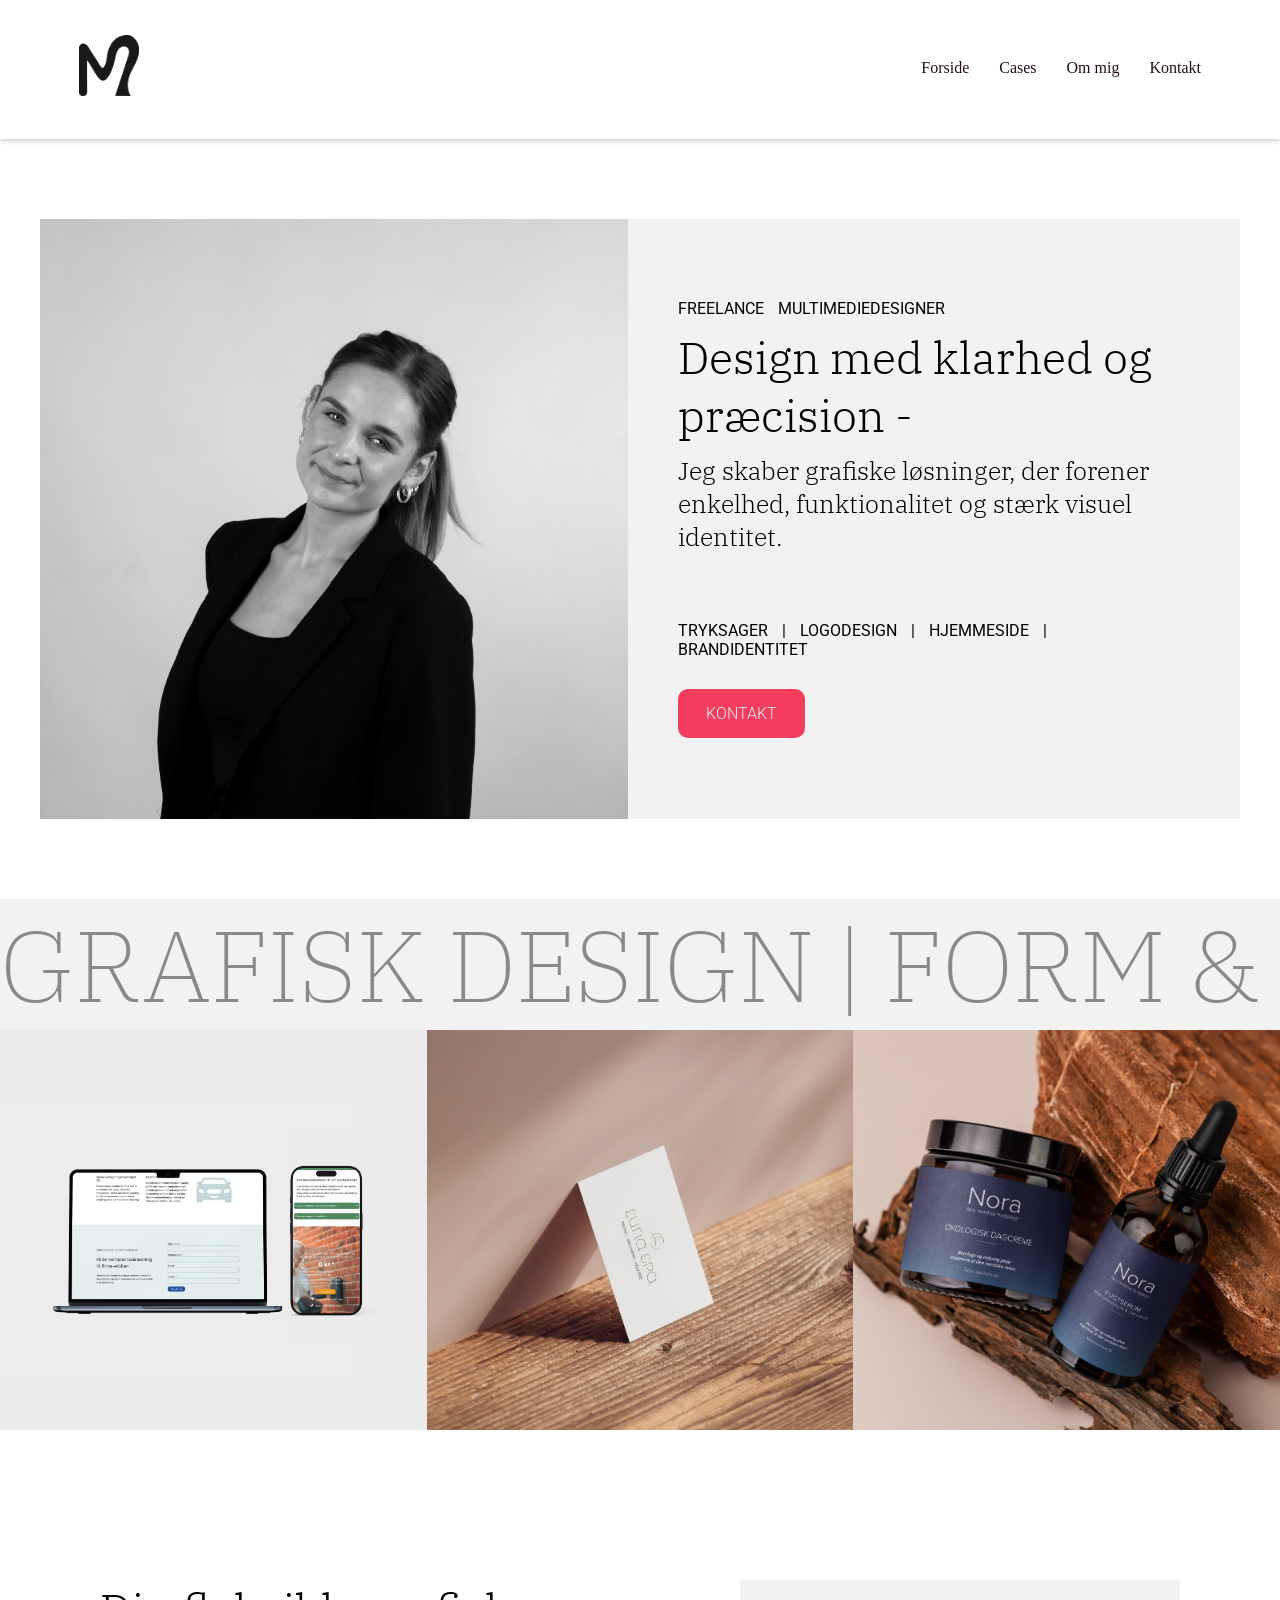
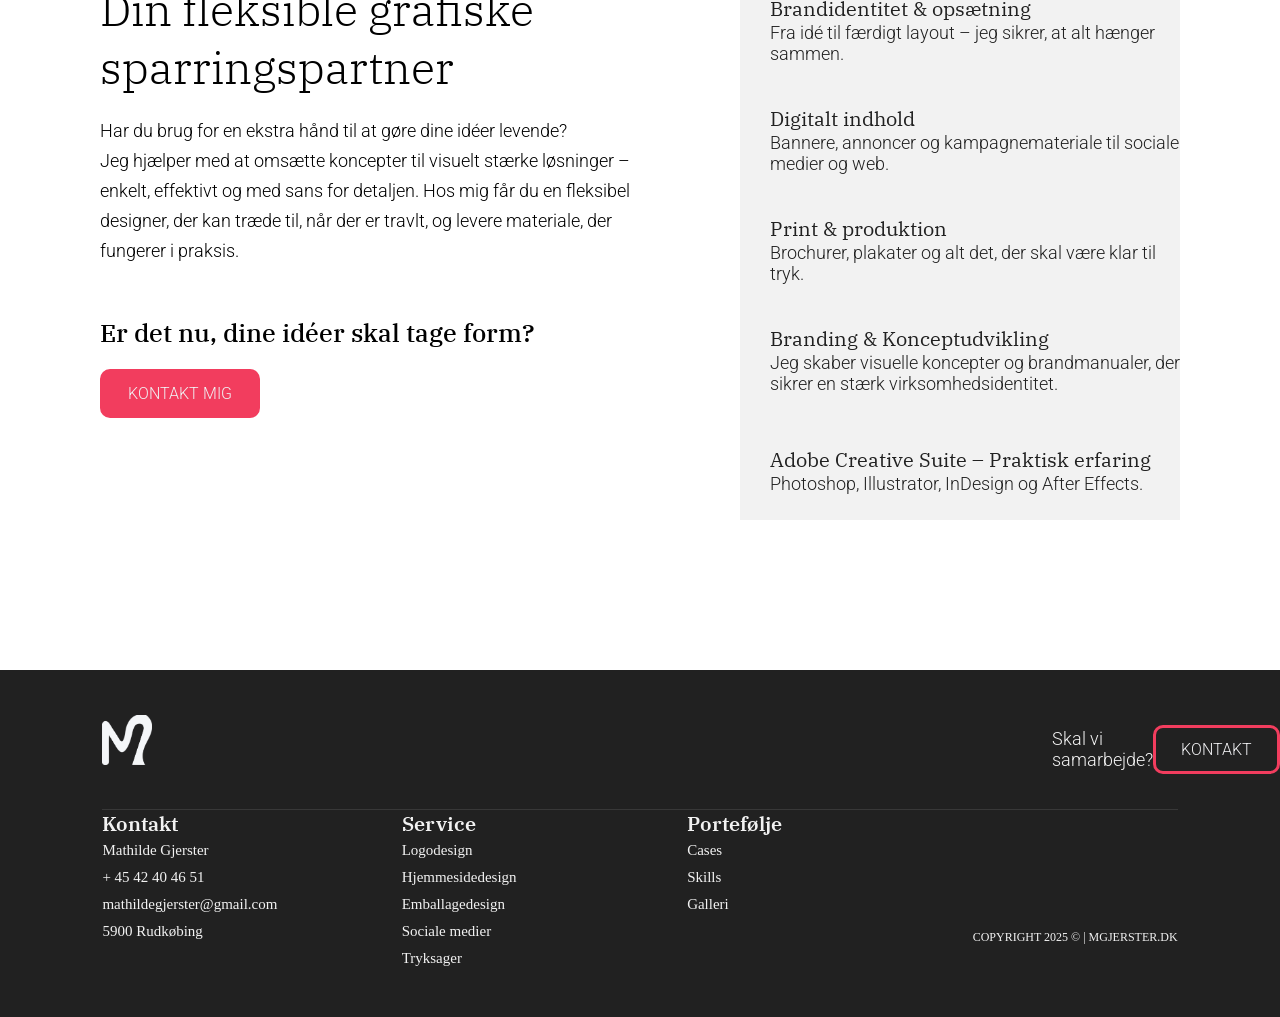
==== commit f0d48bf2: "Sidste rettelser" ====
--- a/index.html
+++ b/index.html
@@ -22,7 +22,7 @@
 
             <div class="nav-menu">
                 <a href="index.html" class="nav-link">Forside</a>
-                <a href="projekter.html" class="nav-link">Projekter</a>
+                <a href="projekter.html" class="nav-link">Cases</a>
                 <a href="om-mig.html" class="nav-link">Om mig</a>
                 <a href="kontakt.html" class="nav-link">Kontakt</a>
             </div>
@@ -42,7 +42,7 @@
         <h2>Design med klarhed og præcision - </h2>
         <h1>Jeg skaber grafiske løsninger, der forener enkelhed, funktionalitet og stærk visuel identitet.</h1>
       <br>
-      <p>TRYKSAGER   |    LOGODESIGN   |   HJEMMESIDE   |   BRAND&nbsp;IDENSITET</p>
+      <p>TRYKSAGER   |    LOGODESIGN   |   HJEMMESIDE   |  BRANDIDENTITET</p>
       <a class="knap" href="kontakt.html">KONTAKT</a>
     </div>
   </div>
@@ -55,7 +55,7 @@
 
 <div class="scrolling-banner">
     <div class="scrolling-text">
-        <h2>GRAFISK DESIGN  |  FORM & FUNKTION  |  INNOVATION  |  SYNLIGHED  |  WEB DESIGN</h2>
+        <h2>GRAFISK DESIGN  |  FORM & FUNKTION  |  INNOVATION  |  SYNLIGHED  |  HJEMMESIDE DESIGN</h2>
     </div>
 </div>
 
@@ -66,21 +66,21 @@
     <div class="boks boks-1">
     <div class="boks-overlay">
         <h2>Ø/strøm</h2>
-        <p class="tekst">Website design</p>
+        <p class="tekst">Hjemmeside design</p>
     </div>
 </div>
 
 <div class="boks boks-2">
     <div class="boks-overlay">
         <h2>Luna Spa</h2>
-        <p class="tekst">Logo & Visuel idensitet</p>
+        <p class="tekst">Logo & visuel idensitet</p>
     </div>
 </div>
 
 <div class="boks boks-3">
     <div class="boks-overlay">
         <h2>Nora Danish Skincare</h2>
-        <p class="tekst">Logo, Visuel idensitet & Emballagedesign</p>
+        <p class="tekst">Logo, visuel idensitet & emballagedesign</p>
     </div>
 </div>
 </section>
@@ -88,10 +88,10 @@
  <div class="grid-item3">
     <div class="flex-container">
         <div class="flex-item">
-         <h1>Din fleksible grafiske sparringspartner</h1>
-         <p>Har du brug for en ekstra hånd til at få dine idéer til at leve? <br>
-            Jeg hjælper med at omsætte koncepter til visuelt stærke løsninger – uden bøvl og med fokus på detaljen. Hos mig får du en designer, der kan springe ind, når der er travlt, og levere materiale, der fungerer i praksis</p>
-            <h2>Er det nu, dine idéer skal tage form?</h2>
+         <h2>Din fleksible grafiske sparringspartner</h2>
+         <p>Har du brug for en ekstra hånd til at gøre dine idéer levende? <br>
+            Jeg hjælper med at omsætte koncepter til visuelt stærke løsninger – enkelt, effektivt og med sans for detaljen. Hos mig får du en fleksibel designer, der kan træde til, når der er travlt, og levere materiale, der fungerer i praksis.</p>
+            <h3>Er det nu, dine idéer skal tage form?</h3>
         <a class="knap knap2" href="kontakt.html">KONTAKT MIG</a>
      </div>
     </div>
@@ -104,7 +104,7 @@
 
                     <li> <span class="icon"></span>
                         <div class="text-box"> 
-                            <h3>Visuel identitet & opsætning </h3>
+                            <h3>Brandidentitet & opsætning </h3>
                             <p> Fra idé til færdigt layout – jeg sikrer, at alt hænger sammen.</p>
                         </div>
                     </li>
@@ -143,6 +143,7 @@
         </div>
     </div>
 
+    
 <footer class="footer">
     <div class="footer-header-container">
         <div class="footer-logo"><img src="img/Logo-hvid.webp" alt=""></div>
@@ -154,13 +155,12 @@
         <div class="footer-column contact-column">
             <h3>Kontakt</h3>
             <ul>
-                     <li> Mathilde Gjerster</li>
+                <li> Mathilde Gjerster</li>
                 <li> + 45 42 40 46 51</li>
                 <li>mathildegjerster@gmail.com </li>
                 <li>5900 Rudkøbing </li>
-   
             </ul>
-        </div>
+    </div>
 
         <div class="footer-column">
             <h3>Service</h3>
@@ -185,6 +185,7 @@
          <div class="copyright-info">
             COPYRIGHT 2025 © | MGJERSTER.DK
         </div> 
+    </div> 
 </footer>
 
 
--- a/style.css
+++ b/style.css
@@ -166,6 +166,16 @@
     margin-top: 0;
 }
 
+.contact-column li{
+    color: #F0F0F2;
+
+  color: inherit;
+  text-decoration: none;
+  pointer-events: none;
+  cursor: default;
+
+}
+
 .footer-header-container {
     display: flex;
     flex-direction: column; /* Stablet på mobil */
@@ -277,21 +287,27 @@
 }
 
 .forside-om-mig h2 {
-    font-size: 25px;
-    font-weight: 500;
+    font-size: 35px;
+    font-weight: 300;
 }
 
 .forside-om-mig h1 {
-    font-size: 25px;
+    font-size: 20px;
+    font-weight: 300;
+    margin-bottom: 50px;
+    margin-top: 10px;
 }
 
 .forside-om-mig p {
-    line-height: 30px;
-}
+   word-spacing: 10px;
+   margin-bottom: 10px;
+   font-weight: 400;
+}
+
 
 
 .knap, .knap2 {
-  background-color: #F23D5E;;
+background-color: #F23D5E;;
 border: solid #F23D5E;
 margin-top: 20px;
 color: #F0F0F2;
@@ -385,37 +401,44 @@
 }
 
 /* Banner sektioner */
+
+/* Container */
 .scrolling-banner {
-    width: 100%;
-    overflow: hidden;
-    padding: 10px 0;
-    white-space: nowrap;
-    box-sizing: border-box;
-    background-color:  #F2F2F2
-}
-
+  width: 100%;
+  overflow: hidden;
+  background-color: #F2F2F2;
+  padding: 0;
+  /* Læg “sporet” vandret */
+  display: flex;
+  white-space: nowrap;
+}
+
+/* Hver tekstblok (original + den klonede) */
 .scrolling-text {
-    display: inline-block;
-    animation: scroll-left 60s linear infinite;
-    color:#212121;
-    padding-left: 100%;
-    font-weight: 100;
+  display: inline-flex;
+  align-items: center;
+  gap: 4rem;              /* afstand mellem ord/sektorer */
+  white-space: nowrap;
+  will-change: transform;
+  animation: marquee 60s linear infinite;
 }
 
 .scrolling-text h2 {
-    font-size: 60px;
-    font-weight: 200;
-    opacity: 0.5;
-}
-
-@keyframes scroll-left {
-    0% {
-        transform: translateX(0%);
-    }
-    100% {
-        transform: translateX(-100%);
-    }
-}
+  margin: 0;
+  font-size: 60px;
+  font-weight: 200;
+  opacity: 0.5;
+  color: #212121;
+}
+
+/* Flyt -50% fordi der kommer 2 identiske kopier i række */
+@keyframes marquee {
+  from { transform: translateX(0); }
+  to   { transform: translateX(-50%); }
+}
+
+
+
 
 
 
@@ -433,11 +456,21 @@
     }
 
    
-.grid-item3 h1{
+.grid-item3 h2{
         padding-bottom: 20px;
+        font-size: 35px;
+        font-weight: 300;
     } 
 
-
+.grid-item3 h3{
+        font-size: 20px;
+        font-weight: 500;
+        margin-top: 50px;
+    } 
+
+.grid-item3 p{
+ line-height: 30px;
+}
     
     .knap2 {
     margin-bottom: 100px;
@@ -475,9 +508,6 @@
     padding-right: 30px;
 }
 
-.grid-item3 h2 {
-    margin-top:60px;
-}
 
 .text-box h3 {
     font-weight: 400;
@@ -503,7 +533,7 @@
     padding: 30px 30px;
     box-shadow: 0 10px 20px rgba(0, 0, 0, 0.1);
     margin: 30px;
-    line-height: 20px;
+        line-height: 30px;
 }
 
 .indholds-boks h3 {
@@ -532,14 +562,18 @@
 
 .case-title {
     margin-bottom: 5px;
+    font-size: 30px;
+    font-weight: 300;
 }
 
 .case-subtitle {
     color: #000000;
     margin-bottom: 20px;
     font-weight: 400;
-
-
+}
+
+.brød-tekst {
+        line-height: 30px;
 }
 
 .case-img {
@@ -568,6 +602,7 @@
 
 .kontakt-banner h2 {
     font-weight: 300;
+    font-size: 25px;
 }
 
 .kontakt-banner h3 {
@@ -615,18 +650,23 @@
 }
 
 .contact-content-box {
-    width: 90%;
+    width: 80%;
     max-width: 500px;
     padding: 20px;
     text-align: center;
 }
 
 .contact-header h1 {
+    font-size: 35px;
+    font-weight: 300;
     margin-bottom: 10px;
 }
 
 .contact-header p {
     margin-bottom: 10px;
+    font-size: 18px;
+    font-weight: 500;
+    margin-bottom: 50px;
 }
 
 .contact-form input,
@@ -711,15 +751,22 @@
     padding-bottom: 20px;
 }
 
+.hvid-boks h2 {
+    font-weight: 400;
+    font-size: 16px;
+}
+
 .hvid-boks p {
     line-height: 30px;
 }
 
 
 /* Skills sektion */
-.skills-section h1 {
+.skills-section h2 {
 margin-bottom: 20px;
 padding-left: 30px;
+font-size: 35px;
+font-weight: 200;
 
 }
 
@@ -854,24 +901,26 @@
   box-sizing: border-box;      /* så padding ikke “sprænger” højden */
   display: flex;               /* for at centrere indhold vertikalt/horizontalt */
   align-items: center;         /* lodret centrering af teksten */
-  justify-content: center;     /* vandret centrering (valgfrit) */
-  padding: 24px;               /* bevar din indvendige luft */
+  justify-content: center;     
+  padding: 20px;               /* bevar din indvendige luft */
 }
 
 
 
 .forside-om-mig h2 {
-    font-size: 30px;
-    font-weight: 500;
+    font-size: 45px;
+   
 }
 
 .forside-om-mig h1 {
-    font-size: 30px;
+    font-size: 25px;
 }
 
 .forside-om-mig p {
    font-size: 16px;
 }
+
+
 
 
     .container {
@@ -898,6 +947,16 @@
    padding-inline: 0px;
    padding-left: 100px;
     }
+
+
+    .grid-item3 h2{
+   font-size: 45px;
+    }
+
+    .grid-item3 h3{
+        font-size: 25px;
+  
+    } 
 
    .grid-item4 {
     padding-inline: 100px;
@@ -941,7 +1000,9 @@
         height: 500px;
         margin-bottom: 0;
     }
-
+    .case-title {
+    font-size: 45px;
+}
     .case-text {
         grid-column: 1 / 2;
         margin-bottom: 0;
@@ -984,6 +1045,15 @@
         max-width: 600px;
         align-content: center;
     }
+
+    .contact-header h1 {
+    font-size: 45px;
+}
+
+.contact-header p {
+    font-size: 25px;
+}
+    
 
     /* --- OM MIG --- */
     .om-mig {
@@ -1024,6 +1094,10 @@
         color: #260E17;
     }
 
+    .hvid-boks h2 {
+    font-size: 20px;
+}
+
     .skills-container {
         margin-top: 150px;
         margin-bottom: 150px;
@@ -1033,8 +1107,10 @@
         align-items: flex-start;
     }
 
-    .skills-section h1 {
+    .skills-section h2 {
     padding: 0px;
+    font-size: 45px;
+  
     }
     .left-column {
         flex: 1;
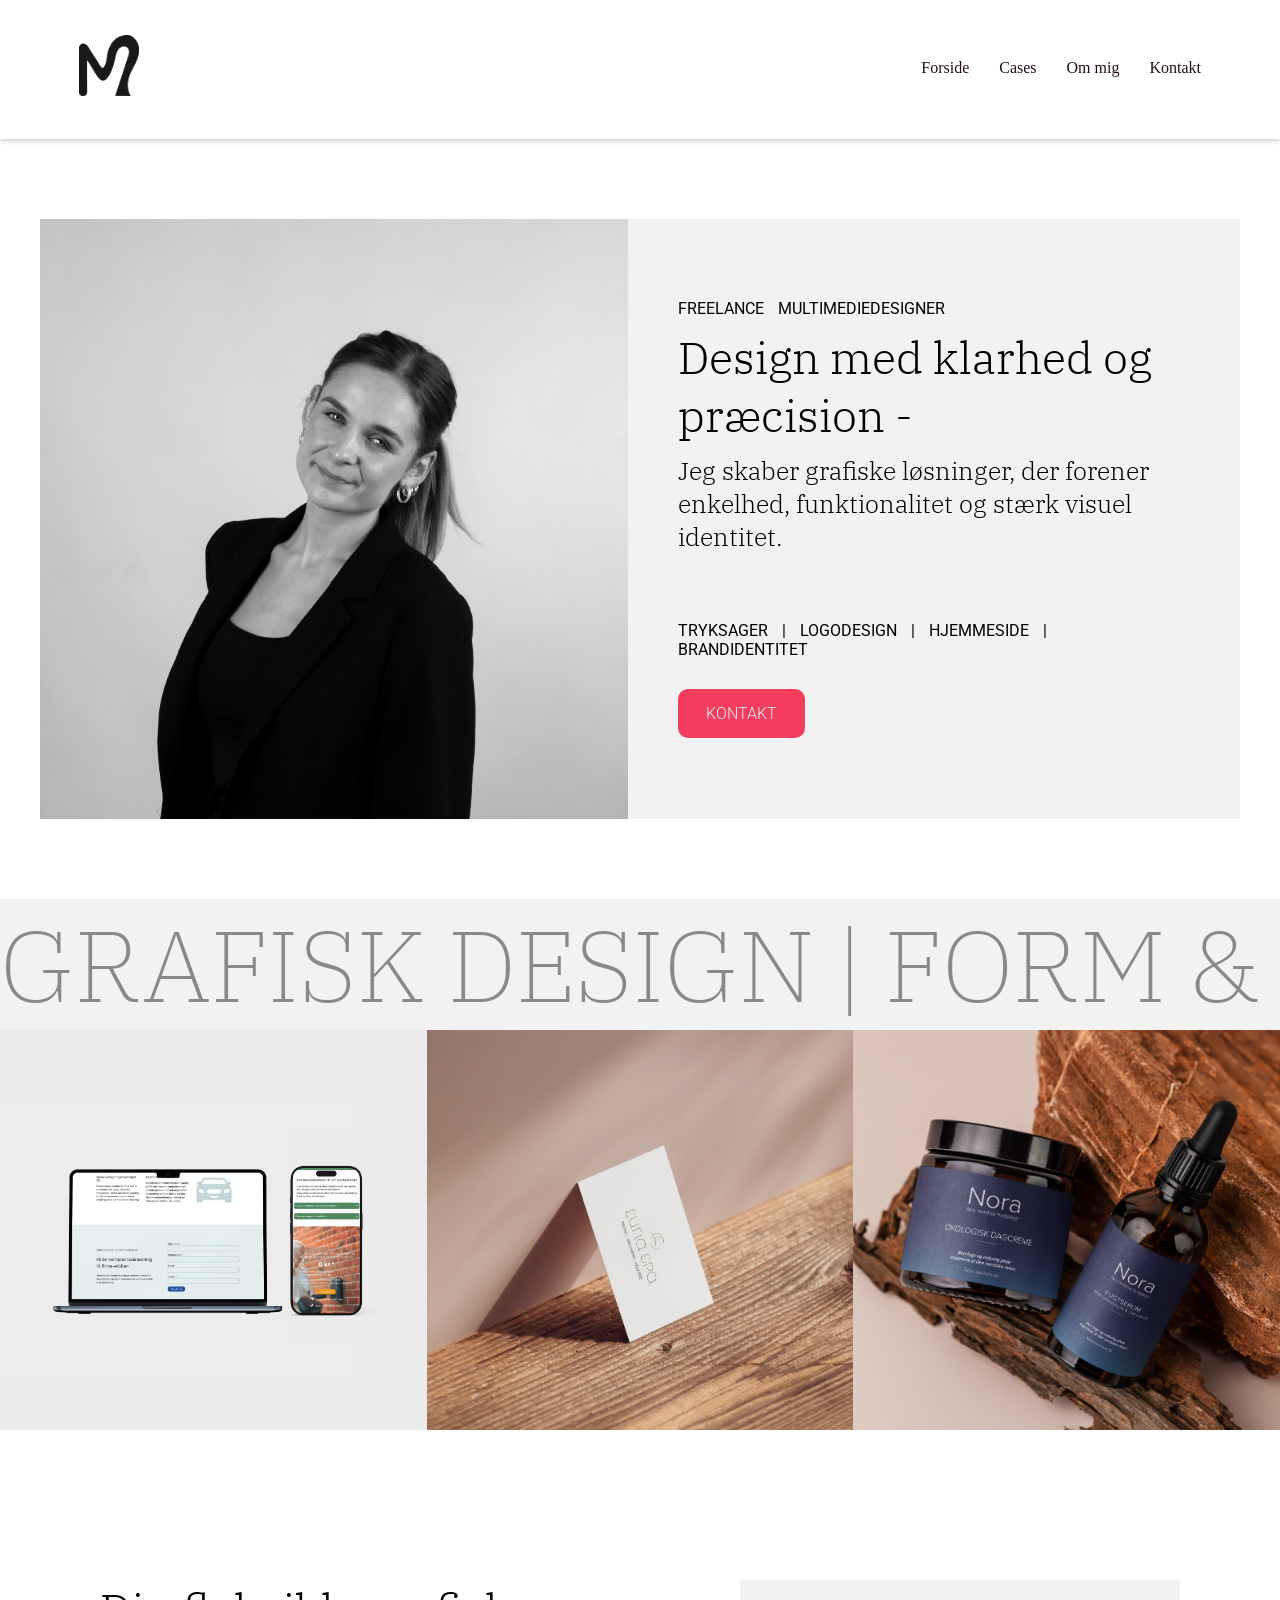
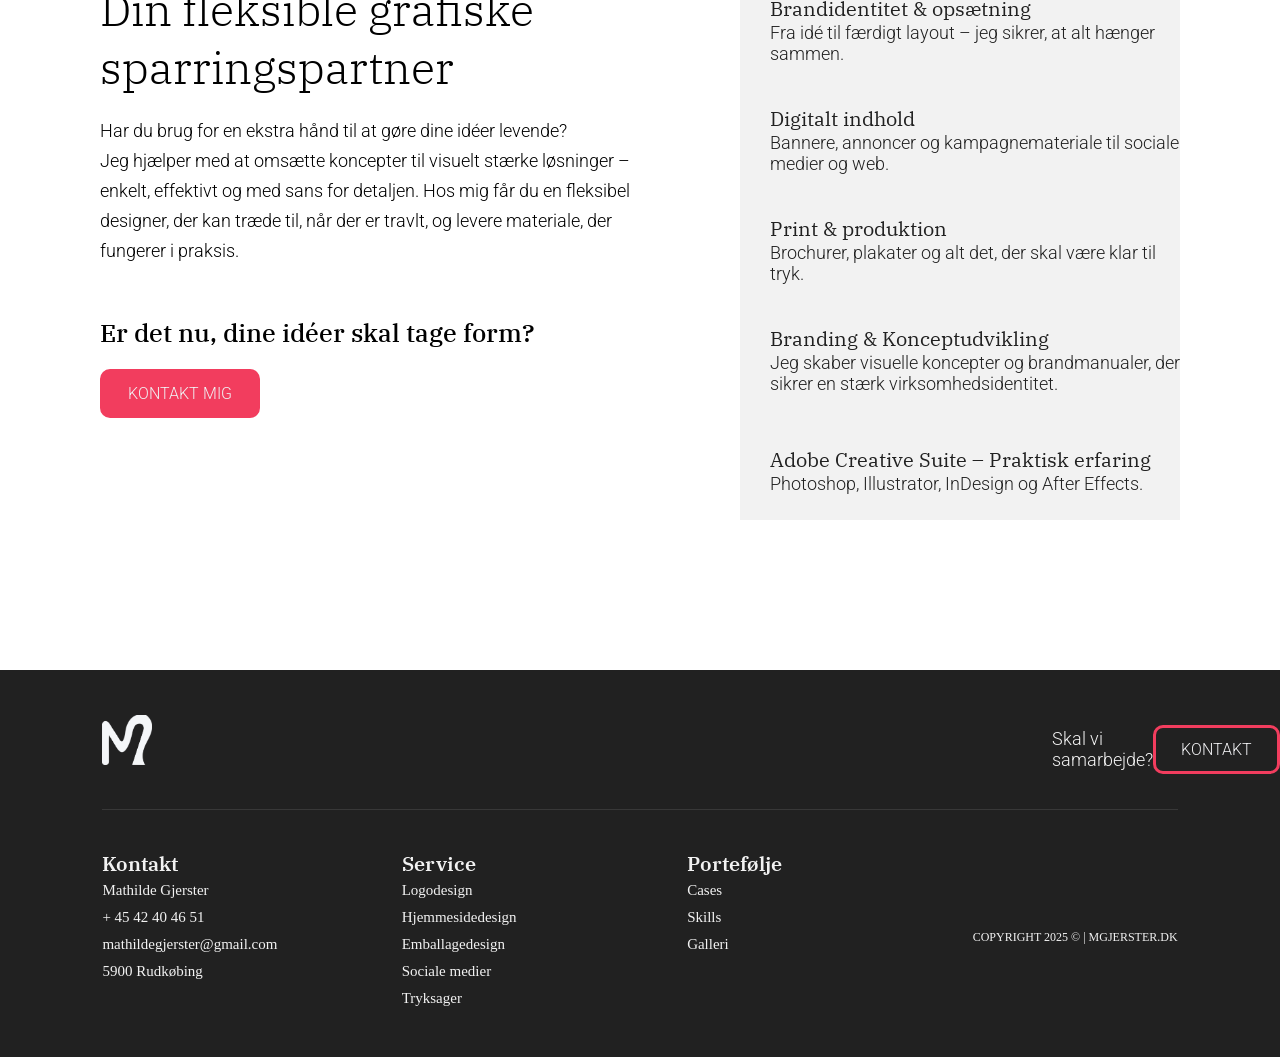
==== commit 5ca25198: "Rettelser af footer" ====
--- a/index.html
+++ b/index.html
@@ -3,7 +3,8 @@
 <head>
     <meta charset="UTF-8">
     <meta name="viewport" content="width=device-width, initial-scale=1.0">
-    <title>Portfolio Mathilde Gjerster</title>
+    <meta name="format-detection" content="telephone=no">
+    <title>Mgjerster</title>
     <link rel="stylesheet" href="style.css">
 <link rel="preconnect" href="https://fonts.googleapis.com">
 <link rel="preconnect" href="https://fonts.gstatic.com" crossorigin>
--- a/style.css
+++ b/style.css
@@ -1164,6 +1164,7 @@
     }
 
     .footer-column {
+        margin-top: 40px;
         flex-basis: 15%; 
         text-align: left; 
     }
